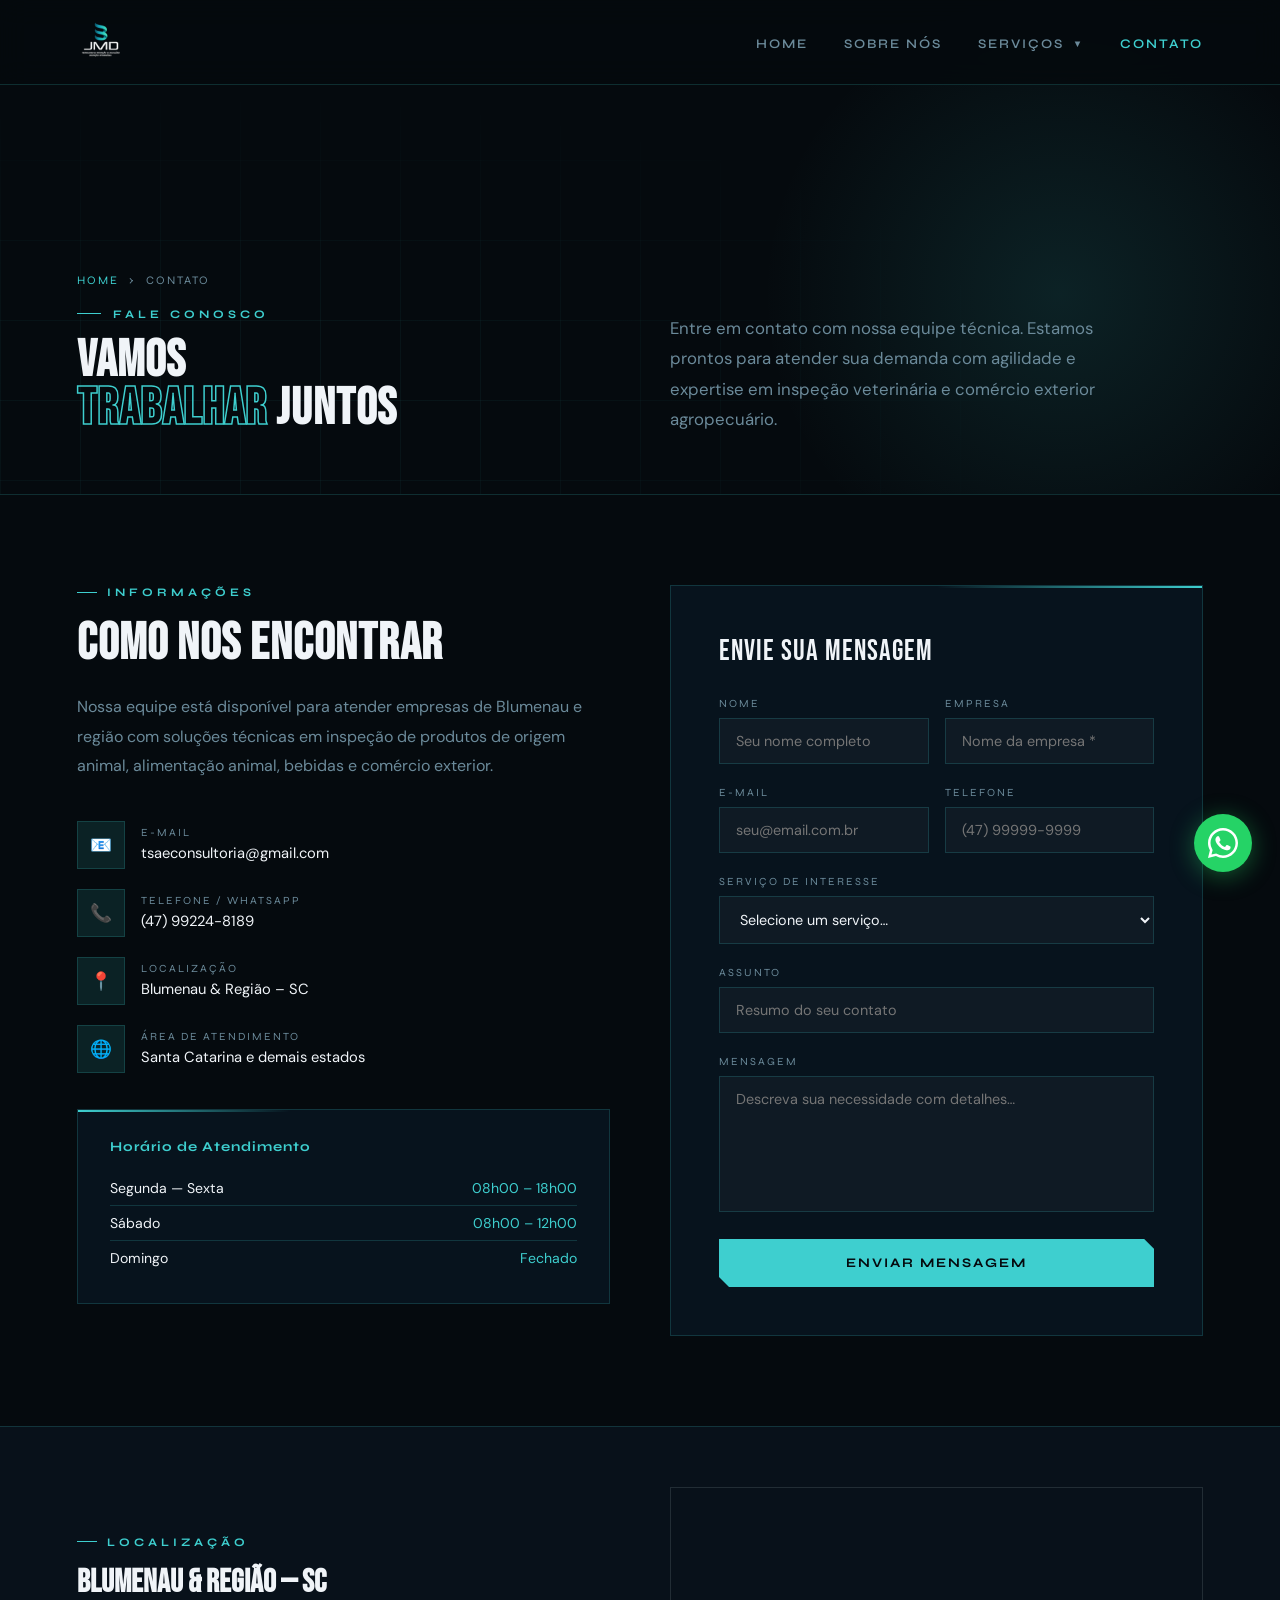
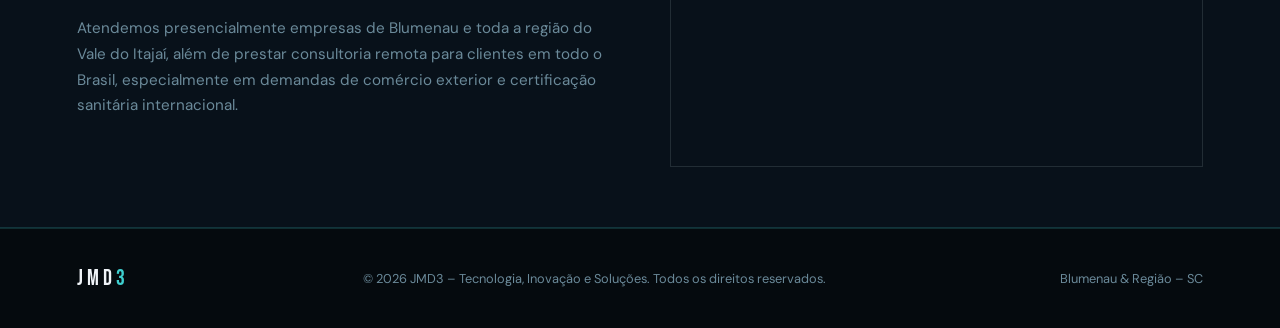
==== contato.html @ ad56a383 "tesre 5" ====
<!DOCTYPE html>

<html lang="pt-BR">
<head>
  <meta charset="UTF-8"/>
  <meta name="description" content="Entre em contato com a equipe JMD3. Atendemos empresas em Blumenau e região com serviços de inspeção veterinária, alimentação animal, bebidas e comércio exterior."/>
  <meta name="robots" content="index, follow"/>
  <meta property="og:type" content="website"/>
  <meta property="og:title" content="Contato – JMD3"/>
  <meta property="og:description" content="Fale com nossa equipe técnica em Blumenau/SC. Inspeção veterinária, alimentação animal, bebidas e perícia portuária."/>
  <meta property="og:locale" content="pt_BR"/>
  <meta property="og:site_name" content="JMD3"/>
  <meta name="theme-color" content="#050A0E"/>
  <meta name="viewport" content="width=device-width, initial-scale=1.0"/>
  <link rel="icon" type="image/x-icon" href="ICON.ico">
  <title>Contato – JMD3 | Fale com Nossa Equipe</title>
  <link href="https://fonts.googleapis.com/css2?family=Bebas+Neue&family=Syne:wght@400;600;700;800&family=DM+Sans:ital,wght@0,300;0,400;0,500;1,300&display=swap" rel="stylesheet"/>
  <style>
    *, *::before, *::after { box-sizing: border-box; margin: 0; padding: 0; }
    :root {
      --bg: #050A0E; --bg2: #08111A;
      --teal: #3ECFCF; --teal2: #2AADB5;
      --teal-dim: rgba(62,207,207,0.12);
      --white: #F0F4F8; --muted: #6B8A9A;
      --border: rgba(62,207,207,0.18);
      --card: rgba(8,22,32,0.85);
    }
    html { scroll-behavior: smooth; }
    body { background: var(--bg); color: var(--white); font-family: 'DM Sans', sans-serif; overflow-x: hidden; }
    ::-webkit-scrollbar { width: 5px; }
    ::-webkit-scrollbar-track { background: var(--bg); }
    ::-webkit-scrollbar-thumb { background: var(--teal2); border-radius: 10px; }

/* NAV */
nav { position: fixed; top: 0; width: 100%; z-index: 100; display: flex; align-items: center; justify-content: space-between; padding: 18px 6vw; background: rgba(5,10,14,0.85); backdrop-filter: blur(14px); border-bottom: 1px solid var(--border); }
.nav-logo { font-family: 'Bebas Neue', sans-serif; font-size: 1.9rem; letter-spacing: 4px; color: var(--white); text-decoration: none; }
.nav-logo span { color: var(--teal); }
.nav-links { display: flex; gap: 36px; list-style: none; }
.nav-links a { font-family: 'Syne', sans-serif; font-size: 0.82rem; font-weight: 600; letter-spacing: 2px; text-transform: uppercase; color: var(--muted); text-decoration: none; transition: color .25s; }
.nav-links a:hover, .nav-links a.active { color: var(--teal); }
.nav-item { position: relative; }
.nav-item .dropdown { display: none; position: absolute; top: calc(100% + 18px); left: 50%; transform: translateX(-50%); background: rgba(5,10,14,0.97); backdrop-filter: blur(16px); border: 1px solid var(--border); min-width: 280px; z-index: 200; padding: 8px 0; }
.nav-item .dropdown::before { content: ''; position: absolute; top: -5px; left: 50%; transform: translateX(-50%) rotate(45deg); width: 10px; height: 10px; background: rgba(5,10,14,0.97); border-left: 1px solid var(--border); border-top: 1px solid var(--border); }
.nav-item .dropdown.open { display: block; }
.dropdown a { display: block; padding: 11px 22px; font-family: 'DM Sans', sans-serif; font-size: 0.88rem; font-weight: 400; letter-spacing: 0; text-transform: none; color: var(--muted); white-space: nowrap; transition: color .2s, background .2s; border-left: 2px solid transparent; }
.dropdown a:hover { color: var(--teal); background: var(--teal-dim); border-left-color: var(--teal); }
.nav-arrow { display: inline-block; margin-left: 4px; font-size: 0.6rem; vertical-align: middle; transition: transform .25s; }
.nav-arrow.open { transform: rotate(180deg); }
.hamburger { display: none; }

/* HERO */
.page-hero {
  min-height: 48vh;
  display: flex; flex-direction: column; justify-content: flex-end;
  padding: 140px 6vw 60px;
  position: relative; overflow: hidden;
  border-bottom: 1px solid var(--border);
}
.page-hero::before {
  content: '';
  position: absolute; inset: 0;
  background-image: linear-gradient(var(--border) 1px, transparent 1px), linear-gradient(90deg, var(--border) 1px, transparent 1px);
  background-size: 80px 80px;
  mask-image: radial-gradient(ellipse 80% 80% at 20% 80%, black 20%, transparent 80%);
  opacity: .3;
}
.page-hero::after {
  content: '';
  position: absolute; width: 600px; height: 600px;
  left: -100px; bottom: -200px;
  background: radial-gradient(circle, rgba(62,207,207,0.12) 0%, transparent 70%);
  border-radius: 50%;
}
.breadcrumb { font-family: 'Syne', sans-serif; font-size: 0.72rem; letter-spacing: 2px; text-transform: uppercase; color: var(--muted); margin-bottom: 20px; display: flex; align-items: center; gap: 10px; position: relative; z-index: 1; }
.breadcrumb a { color: var(--teal); text-decoration: none; }
.page-hero-tag { font-family: 'Syne', sans-serif; font-size: 0.72rem; font-weight: 700; letter-spacing: 4px; text-transform: uppercase; color: var(--teal); margin-bottom: 16px; display: flex; align-items: center; gap: 12px; position: relative; z-index: 1; }
.page-hero-tag::before { content: ''; width: 24px; height: 1px; background: var(--teal); }
.page-hero h1 { font-family: 'Bebas Neue', sans-serif; font-size: clamp(2.2rem, 4vw, 4.5rem); line-height: .95; letter-spacing: 1px; position: relative; z-index: 1; }
.page-hero h1 em { font-style: normal; -webkit-text-stroke: 1.5px var(--teal); color: transparent; }
.page-hero-sub { margin-top: 22px; font-size: 1rem; color: var(--muted); max-width: 600px; line-height: 1.7; position: relative; z-index: 1; }

/* CONTACT SECTION */
.contact-section {
  display: grid;
  grid-template-columns: 1fr 1fr;
  gap: 60px;
  padding: 90px 6vw;
  align-items: start;
}

/* Info side */

.section-tag { font-family: 'Syne', sans-serif; font-size: 0.72rem; font-weight: 700; letter-spacing: 4px; text-transform: uppercase; color: var(--teal); margin-bottom: 14px; display: flex; align-items: center; gap: 10px; }
.section-tag::before { content: ''; width: 20px; height: 1px; background: var(--teal); }
h2.block-title { font-family: 'Bebas Neue', sans-serif; font-size: clamp(2rem, 4vw, 3.2rem); letter-spacing: 1px; margin-bottom: 18px; }
.contact-desc { color: var(--muted); line-height: 1.85; font-size: 1rem; margin-bottom: 40px; }

.contact-item { display: flex; gap: 16px; align-items: center; margin-bottom: 20px; }
.contact-icon { width: 48px; height: 48px; background: var(--teal-dim); border: 1px solid var(--border); display: flex; align-items: center; justify-content: center; font-size: 1.1rem; flex-shrink: 0; }
.contact-item-text span { display: block; font-size: 0.68rem; letter-spacing: 2px; text-transform: uppercase; color: var(--muted); margin-bottom: 3px; font-family: 'Syne', sans-serif; }
.contact-item-text strong { font-size: 0.92rem; font-weight: 400; }

/* horário */
.hours-card { background: var(--card); border: 1px solid var(--border); padding: 28px 32px; margin-top: 36px; position: relative; }
.hours-card::before { content: ''; position: absolute; top: 0; left: 0; width: 40%; height: 2px; background: linear-gradient(90deg, var(--teal), transparent); }
.hours-card h4 { font-family: 'Syne', sans-serif; font-weight: 700; font-size: 0.85rem; margin-bottom: 16px; color: var(--teal); letter-spacing: 1px; }
.hours-row { display: flex; justify-content: space-between; padding: 8px 0; border-bottom: 1px solid var(--border); font-size: 0.88rem; }
.hours-row:last-child { border-bottom: none; }
.hours-row span:last-child { color: var(--teal); }

/* Form side */
.contact-form {
  background: var(--card);
  border: 1px solid var(--border);
  padding: 48px;
  position: relative;
}
.contact-form::before { content: ''; position: absolute; top: 0; right: 0; width: 50%; height: 2px; background: linear-gradient(270deg, var(--teal), transparent); }

.form-title { font-family: 'Bebas Neue', sans-serif; font-size: 1.8rem; letter-spacing: 1px; margin-bottom: 28px; }

.form-row { margin-bottom: 22px; }
.form-row label { display: block; font-family: 'Syne', sans-serif; font-size: 0.68rem; letter-spacing: 2px; text-transform: uppercase; color: var(--muted); margin-bottom: 8px; }
.form-row input, .form-row textarea, .form-row select {
  width: 100%; background: rgba(255,255,255,0.03); border: 1px solid var(--border);
  color: var(--white); font-family: 'DM Sans', sans-serif; font-size: 0.9rem;
  padding: 13px 16px; outline: none; transition: border-color .25s; resize: none;
}
.form-row input:focus, .form-row textarea:focus, .form-row select:focus { border-color: var(--teal); }
.form-row select option { background: #0d1f2d; }
.form-grid { display: grid; grid-template-columns: 1fr 1fr; gap: 16px; }

.btn-primary { display: block; width: 100%; text-align: center; padding: 16px 24px; background: var(--teal); color: #050A0E; font-family: 'Syne', sans-serif; font-weight: 700; font-size: 0.82rem; letter-spacing: 2px; text-transform: uppercase; border: none; cursor: pointer; clip-path: polygon(0 0, calc(100% - 10px) 0, 100% 10px, 100% 100%, 10px 100%, 0 calc(100% - 10px)); transition: background .25s; margin-top: 8px; }
.btn-primary:hover { background: var(--teal2); }

/* success message */
.success-msg { display: none; text-align: center; padding: 20px; background: var(--teal-dim); border: 1px solid var(--border); margin-top: 16px; }
.success-msg p { color: var(--teal); font-family: 'Syne', sans-serif; font-size: 0.85rem; letter-spacing: 1px; }

/* MAP strip */
.map-strip { background: var(--bg2); border-top: 1px solid var(--border); border-bottom: 1px solid var(--border); padding: 60px 6vw; display: grid; grid-template-columns: 1fr 1fr; gap: 60px; align-items: center; }
.map-text .section-tag { margin-bottom: 14px; }
.map-text h3 { font-family: 'Bebas Neue', sans-serif; font-size: 2rem; margin-bottom: 14px; }
.map-text p { color: var(--muted); font-size: 0.95rem; line-height: 1.7; }
.map-frame { width: 100%; height: 280px; border: 1px solid var(--border); filter: grayscale(80%) invert(10%); }

/* reveal */
.reveal { opacity: 0; transform: translateY(28px); transition: opacity .7s ease, transform .7s ease; }
.reveal.visible { opacity: 1; transform: none; }

/* footer */
footer { padding: 36px 6vw; border-top: 1px solid var(--border); display: flex; align-items: center; justify-content: space-between; flex-wrap: wrap; gap: 16px; }
.footer-logo { font-family: 'Bebas Neue', sans-serif; font-size: 1.4rem; letter-spacing: 4px; }
.footer-logo span { color: var(--teal); }
footer p { color: var(--muted); font-size: 0.8rem; }

/* whatsapp */
.whatsapp-btn { position: fixed; bottom: 28px; right: 28px; z-index: 999; width: 58px; height: 58px; background: #25D366; border-radius: 50%; display: flex; align-items: center; justify-content: center; box-shadow: 0 4px 24px rgba(37,211,102,0.4); text-decoration: none; transition: transform .25s; animation: pulse-wa 2.5s infinite; }
.whatsapp-btn:hover { transform: scale(1.1); }
.whatsapp-btn svg { width: 30px; height: 30px; fill: #fff; }
@keyframes pulse-wa { 0%,100%{box-shadow:0 4px 24px rgba(37,211,102,0.4)} 50%{box-shadow:0 4px 36px rgba(37,211,102,0.7)} }

@media(max-width:900px) { .contact-section, .map-strip { grid-template-columns: 1fr; gap: 40px; } .form-grid { grid-template-columns: 1fr; } }
@media(max-width:600px) {
  .contact-form { padding: 28px 20px; }
  .hamburger { display: flex; flex-direction: column; gap: 5px; cursor: pointer; padding: 4px; }
  .hamburger span { display: block; width: 24px; height: 2px; background: var(--white); transition: all .3s; }
  .hamburger.open span:nth-child(1) { transform: translateY(7px) rotate(45deg); }
  .hamburger.open span:nth-child(2) { opacity: 0; }
  .hamburger.open span:nth-child(3) { transform: translateY(-7px) rotate(-45deg); }
  .nav-links { display: none; }
  .nav-links.open { display: flex; flex-direction: column; position: fixed; top: 62px; left: 0; right: 0; background: rgba(5,10,14,0.97); backdrop-filter: blur(16px); padding: 28px 6vw 36px; gap: 24px; border-bottom: 1px solid var(--border); z-index: 99; }
  .nav-links.open .dropdown.open { display: block; position: static; transform: none; border: none; backdrop-filter: none; background: transparent; min-width: unset; padding: 4px 0 0 16px; margin-top: 8px; }
  .nav-links.open .dropdown::before { display: none; }
}

/* ── DESKTOP ENFORCED ── */
@media (min-width: 901px) {
  .content-grid { grid-template-columns: 2fr 1fr !important; }
  .items-grid { grid-template-columns: repeat(2, 1fr) !important; }
  .contact-section { grid-template-columns: 1fr 1fr !important; }
  .map-strip { grid-template-columns: 1fr 1fr !important; }
  #sobre { grid-template-columns: 1fr 1fr !important; }
  #contato { grid-template-columns: 1fr 1fr !important; }
  .services-grid { grid-template-columns: repeat(2, 1fr) !important; }
  .nav-links { display: flex !important; }
  .hamburger { display: none !important; }
  .form-grid { grid-template-columns: 1fr 1fr !important; }
  .sidebar { position: sticky !important; top: 100px !important; }
}

/* ── NAV CLEARANCE ── */
html { scroll-padding-top: 80px; }
body { padding-top: 0; }

@media (max-width: 600px) {
  #hero {
    padding-top: 100px !important;
    justify-content: flex-start !important;
    padding-bottom: 120px !important;
  }
  .page-hero {
    padding-top: 100px !important;
    min-height: auto !important;
  }
  .hero-stats {
    position: static !important;
    margin-top: 40px !important;
  }
}

/* ── PAGE HERO DESKTOP FIX ── */
@media (min-width: 901px) {
  .page-hero {
    display: grid !important;
    grid-template-columns: 1fr 1fr !important;
    align-items: end !important;
    gap: 60px !important;
    padding: 130px 6vw 60px !important;
    min-height: 55vh !important;
  }
  .page-hero-sub {
    display: none !important; /* moved to right col */
  }
  .page-hero::after {
    right: -80px !important;
    left: auto !important;
    bottom: -100px !important;
    top: auto !important;
  }
}

/* ── PAGE HERO COLUMNS ── */
.page-hero-col-left {
  display: flex; flex-direction: column; justify-content: flex-end;
  position: relative; z-index: 1;
}
.page-hero-col-right {
  display: flex; flex-direction: column; justify-content: flex-end;
  position: relative; z-index: 1;
}
.page-hero-col-right .page-hero-sub {
  display: block !important;
  font-size: 1.05rem;
  line-height: 1.8;
  color: var(--muted);
  max-width: 480px;
  margin-top: 0;
}
@media (max-width: 900px) {
  .page-hero {
    grid-template-columns: 1fr !important;
    gap: 24px !important;
  }
  .page-hero-col-right .page-hero-sub { max-width: 100%; }
}

/* Logo image fix */
.nav-logo img {
  height: 48px;
  width: auto;
  object-fit: contain;
  display: block;
}

</style>
</head>
<body>

<nav>
  <a href="index.html" class="nav-logo"><img src="logo-jmd3.webp" alt="JMD3" style="height:48px;width:auto;object-fit:contain;display:block;"/></a>
  <ul class="nav-links" id="navLinks">
    <li class="nav-item"><a href="index.html">Home</a></li>
    <li class="nav-item"><a href="sobre.html">Sobre Nós</a></li>
    <li class="nav-item">
      <a href="index.html#servicos" onclick="toggleDropdown(event)">Serviços <span class="nav-arrow" id="navArrow">▼</span></a>
      <div class="dropdown" id="servDropdown">
        <a href="servico-produtos-origem-animal.html">Produtos de Origem Animal</a>
        <a href="servico-alimentacao-animal.html">Alimentação Animal</a>
        <a href="servico-bebidas.html">Bebidas (MAPA)</a>
        <a href="servico-comercio-exterior.html">Comércio Exterior — Perícia Portuária</a>
      </div>
    </li>
    <li class="nav-item"><a href="contato.html" class="active">Contato</a></li>
  </ul>
  <div class="hamburger" id="hamburger" onclick="toggleMenu()"><span></span><span></span><span></span></div>
</nav>

<!-- HERO -->

<div class="page-hero">
  <div class="page-hero-col-left">
    <div class="breadcrumb"><a href="index.html">Home</a> <span>›</span> Contato</div>
    <div class="page-hero-tag" >Fale Conosco</div>
    <h1>Vamos<br><em>Trabalhar</em> Juntos</h1>
  </div>
  <div class="page-hero-col-right">
    <p class="page-hero-sub">Entre em contato com nossa equipe técnica. Estamos prontos para atender sua demanda com agilidade e expertise em inspeção veterinária e comércio exterior agropecuário.</p>
  </div>
</div>

<!-- <div class="page-hero-tag">Fale Conosco</div>
  <h1>Vamos<em> Trabalhar</em> Juntos</h1>
  <p class="page-hero-sub">Entre em contato com nossa equipe técnica. Estamos prontos para atender sua demanda com agilidade e expertise em inspeção veterinária e comércio exterior agropecuário.</p>
</div>
-->
<!-- CONTACT SECTION -->

<div class="contact-section">

  <!-- INFO -->

  <div class="contact-info reveal">
    <div class="section-tag">Informações</div>
    <h2 class="block-title">Como Nos Encontrar</h2>
    <p class="contact-desc">Nossa equipe está disponível para atender empresas de Blumenau e região com soluções técnicas em inspeção de produtos de origem animal, alimentação animal, bebidas e comércio exterior.</p>


<div class="contact-item">
  <div class="contact-icon">📧</div>
  <div class="contact-item-text">
    <span>E-mail</span>
    <strong>tsaeconsultoria@gmail.com</strong>
  </div>
</div>
<div class="contact-item">
  <div class="contact-icon">📞</div>
  <div class="contact-item-text">
    <span>Telefone / WhatsApp</span>
    <strong>(47) 99224-8189</strong>
  </div>
</div>
<div class="contact-item">
  <div class="contact-icon">📍</div>
  <div class="contact-item-text">
    <span>Localização</span>
    <strong>Blumenau & Região – SC</strong>
  </div>
</div>
<div class="contact-item">
  <div class="contact-icon">🌐</div>
  <div class="contact-item-text">
    <span>Área de Atendimento</span>
    <strong>Santa Catarina e demais estados</strong>
  </div>
</div>

<div class="hours-card">
  <h4>Horário de Atendimento</h4>
  <div class="hours-row"><span>Segunda — Sexta</span><span>08h00 – 18h00</span></div>
  <div class="hours-row"><span>Sábado</span><span>08h00 – 12h00</span></div>
  <div class="hours-row"><span>Domingo</span><span>Fechado</span></div>
</div>


  </div>

  <!-- FORM -->

  <div class="contact-form reveal">
    <div class="form-title">Envie sua Mensagem</div>


<div class="form-grid">
  <div class="form-row">
    <label>Nome</label>
    <input type="text" id="nome" placeholder="Seu nome completo" />
  </div>
  <div class="form-row">
    <label>Empresa</label>
    <input type="text" id="empresa" placeholder="Nome da empresa *" required />
  </div>
</div>
<div class="form-grid">
  <div class="form-row">
    <label>E-mail</label>
    <input type="email" id="email" placeholder="seu@email.com.br" />
  </div>
  <div class="form-row">
    <label>Telefone</label>
    <input type="tel" id="telefone" placeholder="(47) 99999-9999" />
  </div>
</div>
<div class="form-row">
  <label>Serviço de Interesse</label>
  <select id="servico">
    <option value="">Selecione um serviço…</option>
    <option>Produtos de Origem Animal (SIF/MAPA)</option>
    <option>Alimentação Animal</option>
    <option>Bebidas (MAPA)</option>
    <option>Comércio Exterior — Perícia Portuária</option>
    <option>Outro</option>
  </select>
</div>
<div class="form-row">
  <label>Assunto</label>
  <input type="text" id="assunto" placeholder="Resumo do seu contato" />
</div>
<div class="form-row">
  <label>Mensagem</label>
  <textarea id="mensagem" rows="6" placeholder="Descreva sua necessidade com detalhes…"></textarea>
</div>
<button class="btn-primary" onclick="enviarFormulario()">Enviar Mensagem</button>
<div class="success-msg" id="successMsg">
  <p>✅ Mensagem enviada com sucesso! Em breve entraremos em contato.</p>
</div>


  </div>
</div>

<!-- MAP STRIP -->

<div class="map-strip">
  <div class="map-text reveal">
    <div class="section-tag">Localização</div>
    <h3>Blumenau & Região — SC</h3>
    <p>Atendemos presencialmente empresas de Blumenau e toda a região do Vale do Itajaí, além de prestar consultoria remota para clientes em todo o Brasil, especialmente em demandas de comércio exterior e certificação sanitária internacional.</p>
  </div>
  <iframe
    class="map-frame reveal"
    src="https://www.google.com/maps/embed?pb=!1m18!1m12!1m3!1d114886.38690994!2d-49.12577!3d-26.91972!2m3!1f0!2f0!3f0!3m2!1i1024!2i768!4f13.1!3m3!1m2!1s0x94df3b40c4a68f93%3A0x3a3bde6b55e6d99b!2sBlumenau%2C%20SC!5e0!3m2!1spt-BR!2sbr!4v1690000000000"
    allowfullscreen="" loading="lazy" referrerpolicy="no-referrer-when-downgrade">
  </iframe>
</div>

<!-- FOOTER -->

<footer>
  <div class="footer-logo">JMD<span>3</span></div>
  <p>© 2026 JMD3 – Tecnologia, Inovação e Soluções. Todos os direitos reservados.</p>
  <p>Blumenau & Região – SC</p>
</footer>

<a class="whatsapp-btn" href="https://wa.me/5547992248189" target="_blank" title="Fale conosco no WhatsApp">
  <svg viewBox="0 0 32 32"><path d="M16 0C7.163 0 0 7.163 0 16c0 2.822.736 5.469 2.027 7.77L0 32l8.437-2.01A15.938 15.938 0 0016 32c8.837 0 16-7.163 16-16S24.837 0 16 0zm0 29.333a13.27 13.27 0 01-6.771-1.854l-.486-.289-5.01 1.194 1.234-4.883-.317-.502A13.267 13.267 0 012.667 16C2.667 8.637 8.637 2.667 16 2.667S29.333 8.637 29.333 16 23.363 29.333 16 29.333zm7.27-9.862c-.398-.199-2.354-1.162-2.719-1.295-.365-.133-.631-.199-.897.2-.266.398-1.03 1.295-1.263 1.561-.232.266-.465.299-.863.1-.398-.2-1.681-.619-3.202-1.977-1.183-1.056-1.982-2.36-2.214-2.758-.232-.399-.025-.614.175-.812.18-.178.398-.465.597-.698.2-.232.266-.398.399-.664.133-.266.066-.498-.033-.697-.1-.2-.897-2.162-1.229-2.96-.324-.777-.652-.672-.897-.684l-.764-.013c-.266 0-.698.1-1.063.498-.365.399-1.396 1.363-1.396 3.325s1.43 3.857 1.629 4.123c.2.265 2.815 4.298 6.821 6.026.954.412 1.698.658 2.279.842.957.305 1.829.262 2.517.159.768-.114 2.354-.962 2.686-1.891.332-.93.332-1.727.232-1.892-.099-.164-.365-.265-.763-.464z"/></svg>
</a>

<script>
  function toggleMenu() {
    const n = document.getElementById('navLinks'), b = document.getElementById('hamburger');
    n.classList.toggle('open'); b.classList.toggle('open');
  }
  function toggleDropdown(e) {
    e.preventDefault();
    document.getElementById('servDropdown').classList.toggle('open');
    document.getElementById('navArrow').classList.toggle('open');
  }
  document.addEventListener('click', function(e) {
    if (!e.target.closest('.nav-item')) document.getElementById('servDropdown').classList.remove('open');
  });

  function enviarFormulario() {
    const nome = document.getElementById('nome').value.trim();
    const empresa = document.getElementById('empresa').value.trim();
    const email = document.getElementById('email').value.trim();
    const mensagem = document.getElementById('mensagem').value.trim();
    if (!nome || !empresa || !email || !mensagem) {
      alert('Por favor, preencha Nome, Empresa, E-mail e Mensagem.');
      return;
    }
    document.getElementById('successMsg').style.display = 'block';
    document.getElementById('nome').value = '';
    document.getElementById('empresa').value = '';
    document.getElementById('email').value = '';
    document.getElementById('telefone').value = '';
    document.getElementById('servico').value = '';
    document.getElementById('assunto').value = '';
    document.getElementById('mensagem').value = '';
    setTimeout(() => document.getElementById('successMsg').style.display = 'none', 5000);
  }

  document.querySelectorAll('.reveal').forEach(el =>
    new IntersectionObserver((entries) => {
      entries.forEach(e => { if (e.isIntersecting) e.target.classList.add('visible'); });
    }, { threshold: 0.1 }).observe(el)
  );
</script>

</body>
</html>
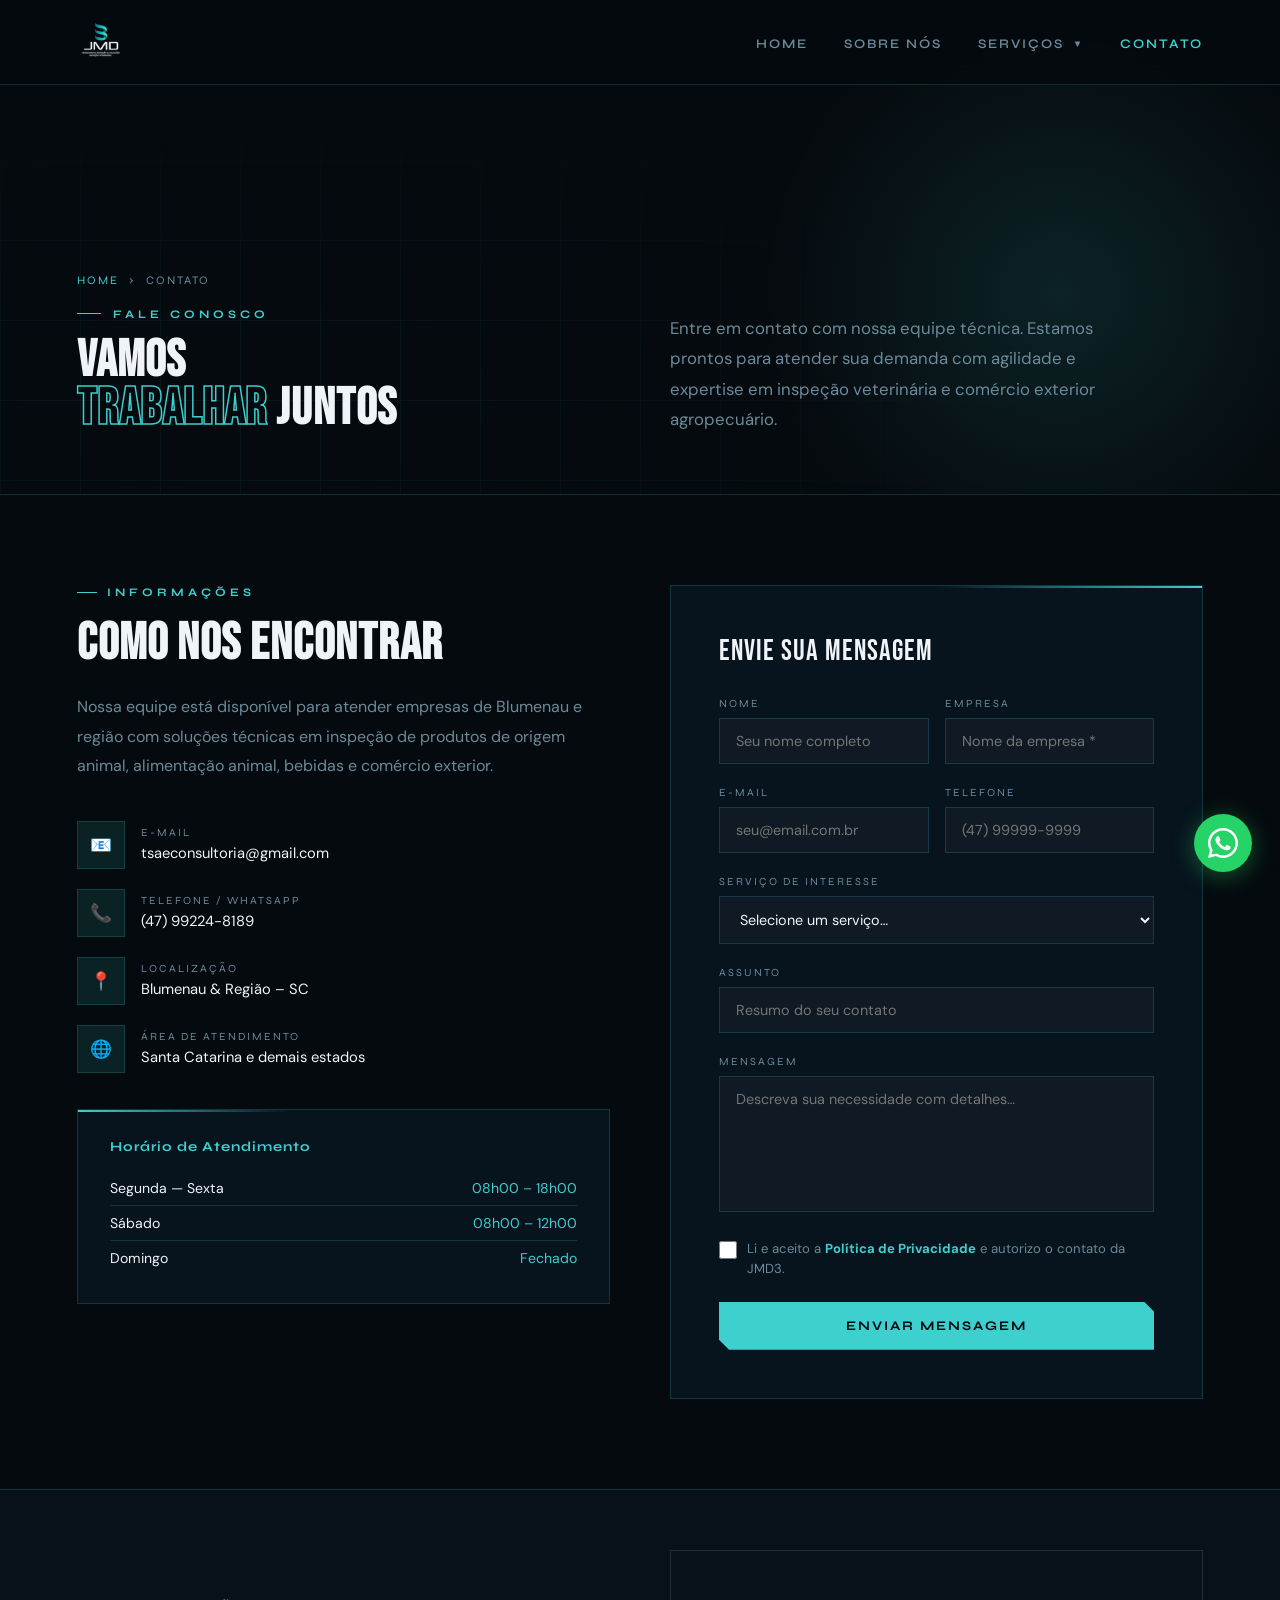
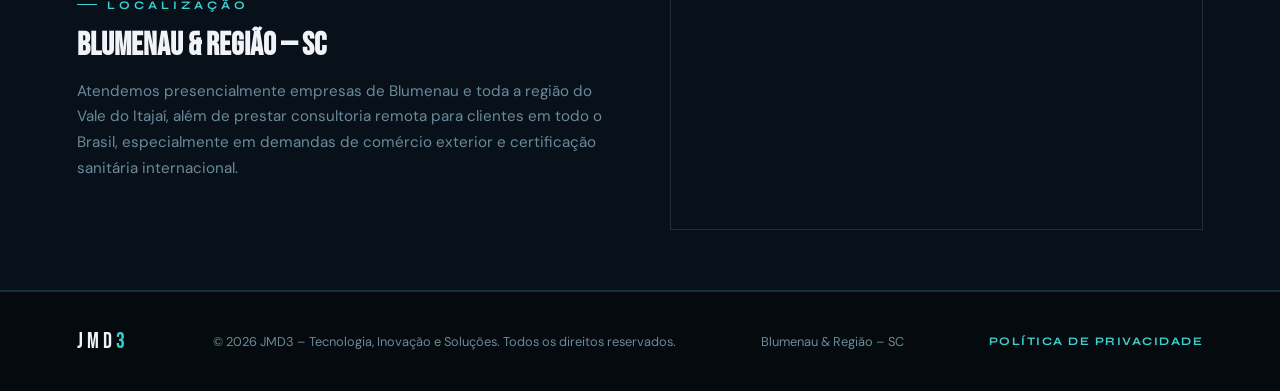
==== commit 94ffd5be: "Add files via upload" ====
--- a/contato.html
+++ b/contato.html
@@ -126,9 +126,15 @@
   color: var(--white); font-family: 'DM Sans', sans-serif; font-size: 0.9rem;
   padding: 13px 16px; outline: none; transition: border-color .25s; resize: none;
 }
-.form-row input:focus, .form-row textarea:focus, .form-row select:focus { border-color: var(--teal); }
-.form-row select option { background: #0d1f2d; }
-.form-grid { display: grid; grid-template-columns: 1fr 1fr; gap: 16px; }
+.form-row input:focus, .form-row textarea:focus, .form-row select:focus { border-color: var(--teal); }
+.form-row select option { background: #0d1f2d; }
+.form-grid { display: grid; grid-template-columns: 1fr 1fr; gap: 16px; }
+
+.privacy-consent { margin: 4px 0 22px; }
+.privacy-consent label { display: flex; align-items: flex-start; gap: 10px; color: var(--muted); font-size: 0.82rem; line-height: 1.55; cursor: pointer; }
+.privacy-consent input { width: 18px; min-width: 18px; height: 18px; margin-top: 2px; accent-color: var(--teal); }
+.privacy-consent a { color: var(--teal); text-decoration: none; font-weight: 700; }
+.privacy-consent a:hover { color: var(--teal2); }
 
 .btn-primary { display: block; width: 100%; text-align: center; padding: 16px 24px; background: var(--teal); color: #050A0E; font-family: 'Syne', sans-serif; font-weight: 700; font-size: 0.82rem; letter-spacing: 2px; text-transform: uppercase; border: none; cursor: pointer; clip-path: polygon(0 0, calc(100% - 10px) 0, 100% 10px, 100% 100%, 10px 100%, 0 calc(100% - 10px)); transition: background .25s; margin-top: 8px; }
 .btn-primary:hover { background: var(--teal2); }
@@ -150,9 +156,12 @@
 
 /* footer */
 footer { padding: 36px 6vw; border-top: 1px solid var(--border); display: flex; align-items: center; justify-content: space-between; flex-wrap: wrap; gap: 16px; }
-.footer-logo { font-family: 'Bebas Neue', sans-serif; font-size: 1.4rem; letter-spacing: 4px; }
-.footer-logo span { color: var(--teal); }
-footer p { color: var(--muted); font-size: 0.8rem; }
+.footer-logo { font-family: 'Bebas Neue', sans-serif; font-size: 1.4rem; letter-spacing: 4px; }
+.footer-logo span { color: var(--teal); }
+footer p { color: var(--muted); font-size: 0.8rem; }
+.footer-links { display: flex; align-items: center; gap: 14px; flex-wrap: wrap; }
+.footer-links a { color: var(--teal); font-family: 'Syne', sans-serif; font-size: 0.72rem; font-weight: 700; letter-spacing: 1.5px; text-transform: uppercase; text-decoration: none; transition: color .25s; }
+.footer-links a:hover { color: var(--teal2); }
 
 /* whatsapp */
 .whatsapp-btn { position: fixed; bottom: 28px; right: 28px; z-index: 999; width: 58px; height: 58px; background: #25D366; border-radius: 50%; display: flex; align-items: center; justify-content: center; box-shadow: 0 4px 24px rgba(37,211,102,0.4); text-decoration: none; transition: transform .25s; animation: pulse-wa 2.5s infinite; }
@@ -396,11 +405,17 @@
   <label>Assunto</label>
   <input type="text" id="assunto" placeholder="Resumo do seu contato" />
 </div>
-<div class="form-row">
-  <label>Mensagem</label>
-  <textarea id="mensagem" rows="6" placeholder="Descreva sua necessidade com detalhes…"></textarea>
-</div>
-<button class="btn-primary" onclick="enviarFormulario()">Enviar Mensagem</button>
+<div class="form-row">
+  <label>Mensagem</label>
+  <textarea id="mensagem" rows="6" placeholder="Descreva sua necessidade com detalhes…"></textarea>
+</div>
+<div class="privacy-consent">
+  <label for="aceitePrivacidadeContato">
+    <input type="checkbox" id="aceitePrivacidadeContato" required />
+    <span>Li e aceito a <a href="privacidade.html" target="_blank" rel="noopener">Política de Privacidade</a> e autorizo o contato da JMD3.</span>
+  </label>
+</div>
+<button class="btn-primary" onclick="enviarFormulario()">Enviar Mensagem</button>
 <div class="success-msg" id="successMsg">
   <p>✅ Mensagem enviada com sucesso! Em breve entraremos em contato.</p>
 </div>
@@ -426,11 +441,12 @@
 
 <!-- FOOTER -->
 
-<footer>
-  <div class="footer-logo">JMD<span>3</span></div>
-  <p>© 2026 JMD3 – Tecnologia, Inovação e Soluções. Todos os direitos reservados.</p>
-  <p>Blumenau & Região – SC</p>
-</footer>
+<footer>
+  <div class="footer-logo">JMD<span>3</span></div>
+  <p>© 2026 JMD3 – Tecnologia, Inovação e Soluções. Todos os direitos reservados.</p>
+  <p>Blumenau & Região – SC</p>
+  <div class="footer-links"><a href="privacidade.html">Política de Privacidade</a></div>
+</footer>
 
 <a class="whatsapp-btn" href="https://wa.me/5547992248189" target="_blank" title="Fale conosco no WhatsApp">
   <svg viewBox="0 0 32 32"><path d="M16 0C7.163 0 0 7.163 0 16c0 2.822.736 5.469 2.027 7.77L0 32l8.437-2.01A15.938 15.938 0 0016 32c8.837 0 16-7.163 16-16S24.837 0 16 0zm0 29.333a13.27 13.27 0 01-6.771-1.854l-.486-.289-5.01 1.194 1.234-4.883-.317-.502A13.267 13.267 0 012.667 16C2.667 8.637 8.637 2.667 16 2.667S29.333 8.637 29.333 16 23.363 29.333 16 29.333zm7.27-9.862c-.398-.199-2.354-1.162-2.719-1.295-.365-.133-.631-.199-.897.2-.266.398-1.03 1.295-1.263 1.561-.232.266-.465.299-.863.1-.398-.2-1.681-.619-3.202-1.977-1.183-1.056-1.982-2.36-2.214-2.758-.232-.399-.025-.614.175-.812.18-.178.398-.465.597-.698.2-.232.266-.398.399-.664.133-.266.066-.498-.033-.697-.1-.2-.897-2.162-1.229-2.96-.324-.777-.652-.672-.897-.684l-.764-.013c-.266 0-.698.1-1.063.498-.365.399-1.396 1.363-1.396 3.325s1.43 3.857 1.629 4.123c.2.265 2.815 4.298 6.821 6.026.954.412 1.698.658 2.279.842.957.305 1.829.262 2.517.159.768-.114 2.354-.962 2.686-1.891.332-.93.332-1.727.232-1.892-.099-.164-.365-.265-.763-.464z"/></svg>
@@ -450,25 +466,31 @@
     if (!e.target.closest('.nav-item')) document.getElementById('servDropdown').classList.remove('open');
   });
 
-  function enviarFormulario() {
-    const nome = document.getElementById('nome').value.trim();
-    const empresa = document.getElementById('empresa').value.trim();
-    const email = document.getElementById('email').value.trim();
-    const mensagem = document.getElementById('mensagem').value.trim();
-    if (!nome || !empresa || !email || !mensagem) {
-      alert('Por favor, preencha Nome, Empresa, E-mail e Mensagem.');
-      return;
-    }
+  function enviarFormulario() {
+    const aceite = document.getElementById('aceitePrivacidadeContato');
+    const nome = document.getElementById('nome').value.trim();
+    const empresa = document.getElementById('empresa').value.trim();
+    const email = document.getElementById('email').value.trim();
+    const mensagem = document.getElementById('mensagem').value.trim();
+    if (!aceite || !aceite.checked) {
+      alert('Para enviar a mensagem, aceite a Política de Privacidade.');
+      return;
+    }
+    if (!nome || !empresa || !email || !mensagem) {
+      alert('Por favor, preencha Nome, Empresa, E-mail e Mensagem.');
+      return;
+    }
     document.getElementById('successMsg').style.display = 'block';
     document.getElementById('nome').value = '';
     document.getElementById('empresa').value = '';
     document.getElementById('email').value = '';
     document.getElementById('telefone').value = '';
-    document.getElementById('servico').value = '';
-    document.getElementById('assunto').value = '';
-    document.getElementById('mensagem').value = '';
-    setTimeout(() => document.getElementById('successMsg').style.display = 'none', 5000);
-  }
+    document.getElementById('servico').value = '';
+    document.getElementById('assunto').value = '';
+    document.getElementById('mensagem').value = '';
+    aceite.checked = false;
+    setTimeout(() => document.getElementById('successMsg').style.display = 'none', 5000);
+  }
 
   document.querySelectorAll('.reveal').forEach(el =>
     new IntersectionObserver((entries) => {
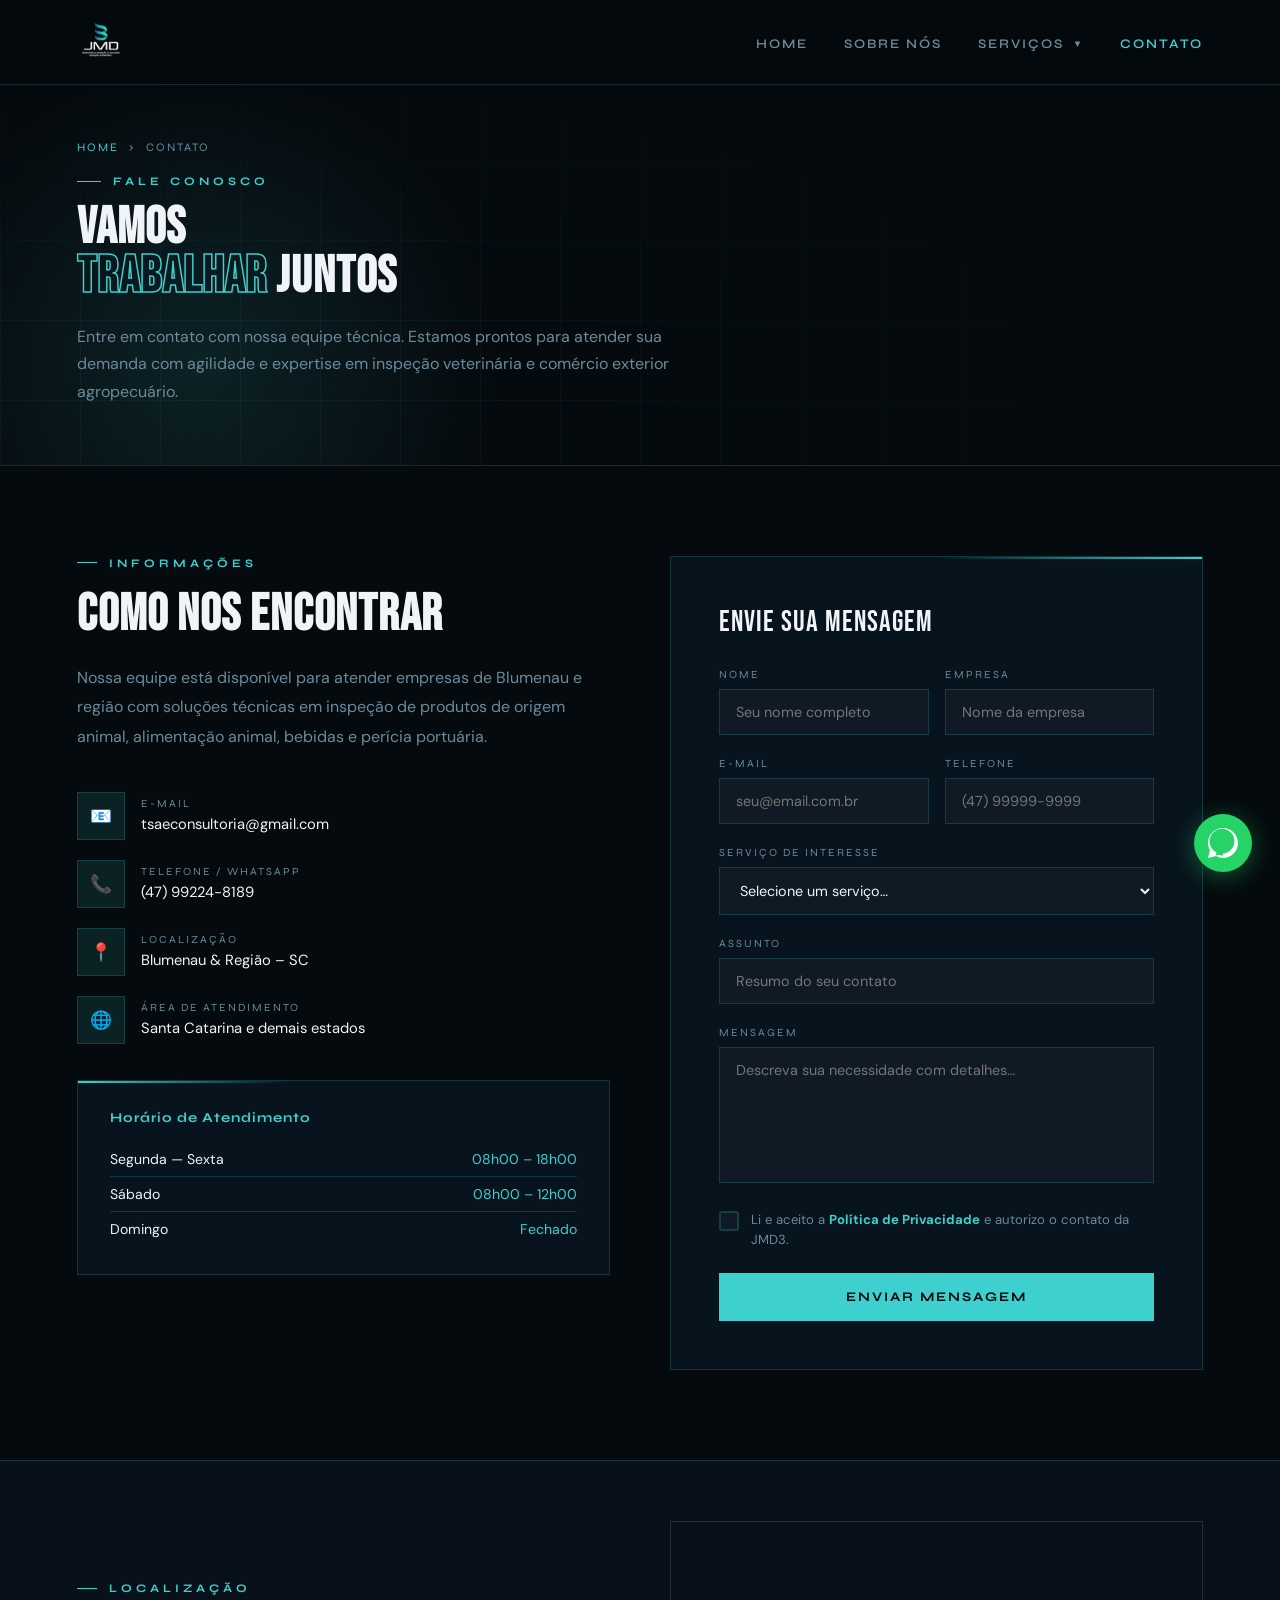
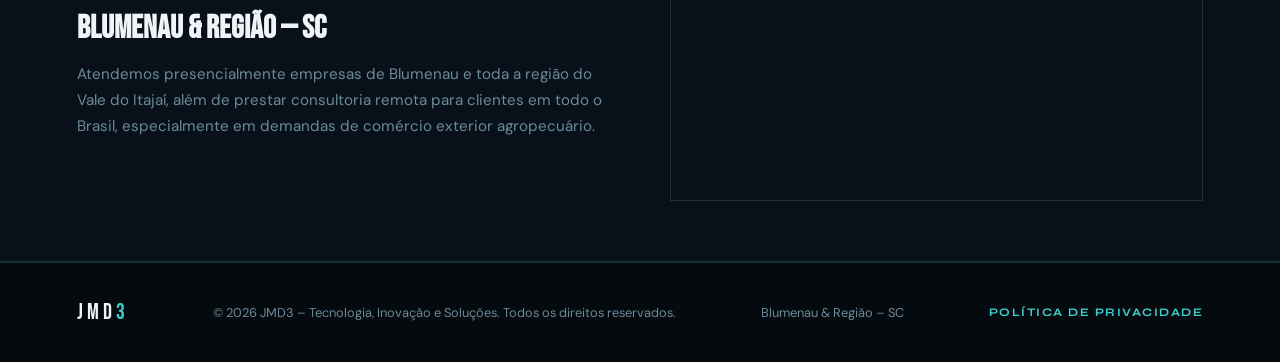
==== commit b93a2b79: "✨ Atualiza contato.html: Checkbox validado, estilos visuais e feedback melhorado" ====
--- a/contato.html
+++ b/contato.html
@@ -1,503 +1,624 @@
-<!DOCTYPE html>
-
-<html lang="pt-BR">
-<head>
-  <meta charset="UTF-8"/>
-  <meta name="description" content="Entre em contato com a equipe JMD3. Atendemos empresas em Blumenau e região com serviços de inspeção veterinária, alimentação animal, bebidas e comércio exterior."/>
-  <meta name="robots" content="index, follow"/>
-  <meta property="og:type" content="website"/>
-  <meta property="og:title" content="Contato – JMD3"/>
-  <meta property="og:description" content="Fale com nossa equipe técnica em Blumenau/SC. Inspeção veterinária, alimentação animal, bebidas e perícia portuária."/>
-  <meta property="og:locale" content="pt_BR"/>
-  <meta property="og:site_name" content="JMD3"/>
-  <meta name="theme-color" content="#050A0E"/>
-  <meta name="viewport" content="width=device-width, initial-scale=1.0"/>
-  <link rel="icon" type="image/x-icon" href="ICON.ico">
-  <title>Contato – JMD3 | Fale com Nossa Equipe</title>
-  <link href="https://fonts.googleapis.com/css2?family=Bebas+Neue&family=Syne:wght@400;600;700;800&family=DM+Sans:ital,wght@0,300;0,400;0,500;1,300&display=swap" rel="stylesheet"/>
-  <style>
-    *, *::before, *::after { box-sizing: border-box; margin: 0; padding: 0; }
-    :root {
-      --bg: #050A0E; --bg2: #08111A;
-      --teal: #3ECFCF; --teal2: #2AADB5;
-      --teal-dim: rgba(62,207,207,0.12);
-      --white: #F0F4F8; --muted: #6B8A9A;
-      --border: rgba(62,207,207,0.18);
-      --card: rgba(8,22,32,0.85);
-    }
-    html { scroll-behavior: smooth; }
-    body { background: var(--bg); color: var(--white); font-family: 'DM Sans', sans-serif; overflow-x: hidden; }
-    ::-webkit-scrollbar { width: 5px; }
-    ::-webkit-scrollbar-track { background: var(--bg); }
-    ::-webkit-scrollbar-thumb { background: var(--teal2); border-radius: 10px; }
-
-/* NAV */
-nav { position: fixed; top: 0; width: 100%; z-index: 100; display: flex; align-items: center; justify-content: space-between; padding: 18px 6vw; background: rgba(5,10,14,0.85); backdrop-filter: blur(14px); border-bottom: 1px solid var(--border); }
-.nav-logo { font-family: 'Bebas Neue', sans-serif; font-size: 1.9rem; letter-spacing: 4px; color: var(--white); text-decoration: none; }
-.nav-logo span { color: var(--teal); }
-.nav-links { display: flex; gap: 36px; list-style: none; }
-.nav-links a { font-family: 'Syne', sans-serif; font-size: 0.82rem; font-weight: 600; letter-spacing: 2px; text-transform: uppercase; color: var(--muted); text-decoration: none; transition: color .25s; }
-.nav-links a:hover, .nav-links a.active { color: var(--teal); }
-.nav-item { position: relative; }
-.nav-item .dropdown { display: none; position: absolute; top: calc(100% + 18px); left: 50%; transform: translateX(-50%); background: rgba(5,10,14,0.97); backdrop-filter: blur(16px); border: 1px solid var(--border); min-width: 280px; z-index: 200; padding: 8px 0; }
-.nav-item .dropdown::before { content: ''; position: absolute; top: -5px; left: 50%; transform: translateX(-50%) rotate(45deg); width: 10px; height: 10px; background: rgba(5,10,14,0.97); border-left: 1px solid var(--border); border-top: 1px solid var(--border); }
-.nav-item .dropdown.open { display: block; }
-.dropdown a { display: block; padding: 11px 22px; font-family: 'DM Sans', sans-serif; font-size: 0.88rem; font-weight: 400; letter-spacing: 0; text-transform: none; color: var(--muted); white-space: nowrap; transition: color .2s, background .2s; border-left: 2px solid transparent; }
-.dropdown a:hover { color: var(--teal); background: var(--teal-dim); border-left-color: var(--teal); }
-.nav-arrow { display: inline-block; margin-left: 4px; font-size: 0.6rem; vertical-align: middle; transition: transform .25s; }
-.nav-arrow.open { transform: rotate(180deg); }
-.hamburger { display: none; }
-
-/* HERO */
-.page-hero {
-  min-height: 48vh;
-  display: flex; flex-direction: column; justify-content: flex-end;
-  padding: 140px 6vw 60px;
-  position: relative; overflow: hidden;
-  border-bottom: 1px solid var(--border);
-}
-.page-hero::before {
-  content: '';
-  position: absolute; inset: 0;
-  background-image: linear-gradient(var(--border) 1px, transparent 1px), linear-gradient(90deg, var(--border) 1px, transparent 1px);
-  background-size: 80px 80px;
-  mask-image: radial-gradient(ellipse 80% 80% at 20% 80%, black 20%, transparent 80%);
-  opacity: .3;
-}
-.page-hero::after {
-  content: '';
-  position: absolute; width: 600px; height: 600px;
-  left: -100px; bottom: -200px;
-  background: radial-gradient(circle, rgba(62,207,207,0.12) 0%, transparent 70%);
-  border-radius: 50%;
-}
-.breadcrumb { font-family: 'Syne', sans-serif; font-size: 0.72rem; letter-spacing: 2px; text-transform: uppercase; color: var(--muted); margin-bottom: 20px; display: flex; align-items: center; gap: 10px; position: relative; z-index: 1; }
-.breadcrumb a { color: var(--teal); text-decoration: none; }
-.page-hero-tag { font-family: 'Syne', sans-serif; font-size: 0.72rem; font-weight: 700; letter-spacing: 4px; text-transform: uppercase; color: var(--teal); margin-bottom: 16px; display: flex; align-items: center; gap: 12px; position: relative; z-index: 1; }
-.page-hero-tag::before { content: ''; width: 24px; height: 1px; background: var(--teal); }
-.page-hero h1 { font-family: 'Bebas Neue', sans-serif; font-size: clamp(2.2rem, 4vw, 4.5rem); line-height: .95; letter-spacing: 1px; position: relative; z-index: 1; }
-.page-hero h1 em { font-style: normal; -webkit-text-stroke: 1.5px var(--teal); color: transparent; }
-.page-hero-sub { margin-top: 22px; font-size: 1rem; color: var(--muted); max-width: 600px; line-height: 1.7; position: relative; z-index: 1; }
-
-/* CONTACT SECTION */
-.contact-section {
-  display: grid;
-  grid-template-columns: 1fr 1fr;
-  gap: 60px;
-  padding: 90px 6vw;
-  align-items: start;
-}
-
-/* Info side */
-
-.section-tag { font-family: 'Syne', sans-serif; font-size: 0.72rem; font-weight: 700; letter-spacing: 4px; text-transform: uppercase; color: var(--teal); margin-bottom: 14px; display: flex; align-items: center; gap: 10px; }
-.section-tag::before { content: ''; width: 20px; height: 1px; background: var(--teal); }
-h2.block-title { font-family: 'Bebas Neue', sans-serif; font-size: clamp(2rem, 4vw, 3.2rem); letter-spacing: 1px; margin-bottom: 18px; }
-.contact-desc { color: var(--muted); line-height: 1.85; font-size: 1rem; margin-bottom: 40px; }
-
-.contact-item { display: flex; gap: 16px; align-items: center; margin-bottom: 20px; }
-.contact-icon { width: 48px; height: 48px; background: var(--teal-dim); border: 1px solid var(--border); display: flex; align-items: center; justify-content: center; font-size: 1.1rem; flex-shrink: 0; }
-.contact-item-text span { display: block; font-size: 0.68rem; letter-spacing: 2px; text-transform: uppercase; color: var(--muted); margin-bottom: 3px; font-family: 'Syne', sans-serif; }
-.contact-item-text strong { font-size: 0.92rem; font-weight: 400; }
-
-/* horário */
-.hours-card { background: var(--card); border: 1px solid var(--border); padding: 28px 32px; margin-top: 36px; position: relative; }
-.hours-card::before { content: ''; position: absolute; top: 0; left: 0; width: 40%; height: 2px; background: linear-gradient(90deg, var(--teal), transparent); }
-.hours-card h4 { font-family: 'Syne', sans-serif; font-weight: 700; font-size: 0.85rem; margin-bottom: 16px; color: var(--teal); letter-spacing: 1px; }
-.hours-row { display: flex; justify-content: space-between; padding: 8px 0; border-bottom: 1px solid var(--border); font-size: 0.88rem; }
-.hours-row:last-child { border-bottom: none; }
-.hours-row span:last-child { color: var(--teal); }
-
-/* Form side */
-.contact-form {
-  background: var(--card);
-  border: 1px solid var(--border);
-  padding: 48px;
-  position: relative;
-}
-.contact-form::before { content: ''; position: absolute; top: 0; right: 0; width: 50%; height: 2px; background: linear-gradient(270deg, var(--teal), transparent); }
-
-.form-title { font-family: 'Bebas Neue', sans-serif; font-size: 1.8rem; letter-spacing: 1px; margin-bottom: 28px; }
-
-.form-row { margin-bottom: 22px; }
-.form-row label { display: block; font-family: 'Syne', sans-serif; font-size: 0.68rem; letter-spacing: 2px; text-transform: uppercase; color: var(--muted); margin-bottom: 8px; }
-.form-row input, .form-row textarea, .form-row select {
-  width: 100%; background: rgba(255,255,255,0.03); border: 1px solid var(--border);
-  color: var(--white); font-family: 'DM Sans', sans-serif; font-size: 0.9rem;
-  padding: 13px 16px; outline: none; transition: border-color .25s; resize: none;
-}
+<!DOCTYPE html>
+
+<html lang="pt-BR">
+<head>
+  <meta charset="UTF-8"/>
+  <meta name="description" content="Entre em contato com a equipe JMD3. Atendemos empresas em Blumenau e região com serviços de inspeção veterinária, alimentação animal, bebidas e comércio exterior agropecuário."/>
+  <meta name="robots" content="index, follow"/>
+  <meta property="og:type" content="website"/>
+  <meta property="og:title" content="Contato – JMD3"/>
+  <meta property="og:description" content="Fale com nossa equipe técnica em Blumenau/SC. Inspeção veterinária, alimentação animal, bebidas e perícia portuária."/>
+  <meta property="og:locale" content="pt_BR"/>
+  <meta property="og:site_name" content="JMD3"/>
+  <meta name="theme-color" content="#050A0E"/>
+  <meta name="viewport" content="width=device-width, initial-scale=1.0"/>
+  <link rel="icon" type="image/x-icon" href="ICON.ico">
+  <title>Contato – JMD3 | Fale com Nossa Equipe</title>
+  <link href="https://fonts.googleapis.com/css2?family=Bebas+Neue&family=Syne:wght@400;600;700;800&family=DM+Sans:ital,wght@0,300;0,400;0,500;1,300&display=swap" rel="stylesheet"/>
+  <style>
+    *, *::before, *::after { box-sizing: border-box; margin: 0; padding: 0; }
+    :root {
+      --bg: #050A0E; --bg2: #08111A;
+      --teal: #3ECFCF; --teal2: #2AADB5;
+      --teal-dim: rgba(62,207,207,0.12);
+      --white: #F0F4F8; --muted: #6B8A9A;
+      --border: rgba(62,207,207,0.18);
+      --card: rgba(8,22,32,0.85);
+      --error: #FF6B6B;
+      --success: #25D366;
+    }
+    html { scroll-behavior: smooth; }
+    body { background: var(--bg); color: var(--white); font-family: 'DM Sans', sans-serif; overflow-x: hidden; }
+    ::-webkit-scrollbar { width: 5px; }
+    ::-webkit-scrollbar-track { background: var(--bg); }
+    ::-webkit-scrollbar-thumb { background: var(--teal2); border-radius: 10px; }
+
+/* NAV */
+nav { position: fixed; top: 0; width: 100%; z-index: 100; display: flex; align-items: center; justify-content: space-between; padding: 18px 6vw; background: rgba(5,10,14,0.85); backdrop-filter: blur(14px); border-bottom: 1px solid var(--border); }
+.nav-logo { font-family: 'Bebas Neue', sans-serif; font-size: 1.9rem; letter-spacing: 4px; color: var(--white); text-decoration: none; }
+.nav-logo span { color: var(--teal); }
+.nav-links { display: flex; gap: 36px; list-style: none; }
+.nav-links a { font-family: 'Syne', sans-serif; font-size: 0.82rem; font-weight: 600; letter-spacing: 2px; text-transform: uppercase; color: var(--muted); text-decoration: none; transition: color .25s; }
+.nav-links a:hover, .nav-links a.active { color: var(--teal); }
+.nav-item { position: relative; }
+.nav-item .dropdown { display: none; position: absolute; top: calc(100% + 18px); left: 50%; transform: translateX(-50%); background: rgba(5,10,14,0.97); backdrop-filter: blur(16px); border: 1px solid var(--border); min-width: 280px; z-index: 200; padding: 8px 0; }
+.nav-item .dropdown::before { content: ''; position: absolute; top: -5px; left: 50%; transform: translateX(-50%) rotate(45deg); width: 10px; height: 10px; background: rgba(5,10,14,0.97); border-left: 1px solid var(--border); border-top: 1px solid var(--border); }
+.nav-item .dropdown.open { display: block; }
+.dropdown a { display: block; padding: 11px 22px; font-family: 'DM Sans', sans-serif; font-size: 0.88rem; font-weight: 400; letter-spacing: 0; text-transform: none; color: var(--muted); white-space: nowrap; transition: color .2s, background .2s; border-left: 2px solid transparent; }
+.dropdown a:hover { color: var(--teal); background: var(--teal-dim); border-left-color: var(--teal); }
+.nav-arrow { display: inline-block; margin-left: 4px; font-size: 0.6rem; vertical-align: middle; transition: transform .25s; }
+.nav-arrow.open { transform: rotate(180deg); }
+.hamburger { display: none; }
+
+/* HERO */
+.page-hero {
+  min-height: 48vh;
+  display: flex; flex-direction: column; justify-content: flex-end;
+  padding: 140px 6vw 60px;
+  position: relative; overflow: hidden;
+  border-bottom: 1px solid var(--border);
+}
+.page-hero::before {
+  content: '';
+  position: absolute; inset: 0;
+  background-image: linear-gradient(var(--border) 1px, transparent 1px), linear-gradient(90deg, var(--border) 1px, transparent 1px);
+  background-size: 80px 80px;
+  mask-image: radial-gradient(ellipse 80% 80% at 20% 80%, black 20%, transparent 80%);
+  opacity: .3;
+}
+.page-hero::after {
+  content: '';
+  position: absolute; width: 600px; height: 600px;
+  left: -100px; bottom: -200px;
+  background: radial-gradient(circle, rgba(62,207,207,0.12) 0%, transparent 70%);
+  border-radius: 50%;
+}
+.breadcrumb { font-family: 'Syne', sans-serif; font-size: 0.72rem; letter-spacing: 2px; text-transform: uppercase; color: var(--muted); margin-bottom: 20px; display: flex; align-items: center; gap: 10px; }
+.breadcrumb a { color: var(--teal); text-decoration: none; }
+.page-hero-tag { font-family: 'Syne', sans-serif; font-size: 0.72rem; font-weight: 700; letter-spacing: 4px; text-transform: uppercase; color: var(--teal); margin-bottom: 16px; display: flex; align-items: center; gap: 12px; }
+.page-hero-tag::before { content: ''; width: 24px; height: 1px; background: var(--teal); }
+.page-hero h1 { font-family: 'Bebas Neue', sans-serif; font-size: clamp(2.2rem, 4vw, 4.5rem); line-height: .95; letter-spacing: 1px; position: relative; z-index: 1; }
+.page-hero h1 em { font-style: normal; -webkit-text-stroke: 1.5px var(--teal); color: transparent; }
+.page-hero-sub { margin-top: 22px; font-size: 1rem; color: var(--muted); max-width: 600px; line-height: 1.7; position: relative; z-index: 1; }
+
+/* CONTACT SECTION */
+.contact-section {
+  display: grid;
+  grid-template-columns: 1fr 1fr;
+  gap: 60px;
+  padding: 90px 6vw;
+  align-items: start;
+}
+
+/* Info side */
+
+.section-tag { font-family: 'Syne', sans-serif; font-size: 0.72rem; font-weight: 700; letter-spacing: 4px; text-transform: uppercase; color: var(--teal); margin-bottom: 14px; display: flex; align-items: center; gap: 12px; }
+.section-tag::before { content: ''; width: 20px; height: 1px; background: var(--teal); }
+h2.block-title { font-family: 'Bebas Neue', sans-serif; font-size: clamp(2rem, 4vw, 3.2rem); letter-spacing: 1px; margin-bottom: 18px; }
+.contact-desc { color: var(--muted); line-height: 1.85; font-size: 1rem; margin-bottom: 40px; }
+
+.contact-item { display: flex; gap: 16px; align-items: center; margin-bottom: 20px; }
+.contact-icon { width: 48px; height: 48px; background: var(--teal-dim); border: 1px solid var(--border); display: flex; align-items: center; justify-content: center; font-size: 1.1rem; flex-shrink: 0; }
+.contact-item-text span { display: block; font-size: 0.68rem; letter-spacing: 2px; text-transform: uppercase; color: var(--muted); margin-bottom: 3px; font-family: 'Syne', sans-serif; }
+.contact-item-text strong { font-size: 0.92rem; font-weight: 400; }
+
+/* horário */
+.hours-card { background: var(--card); border: 1px solid var(--border); padding: 28px 32px; margin-top: 36px; position: relative; }
+.hours-card::before { content: ''; position: absolute; top: 0; left: 0; width: 40%; height: 2px; background: linear-gradient(90deg, var(--teal), transparent); }
+.hours-card h4 { font-family: 'Syne', sans-serif; font-weight: 700; font-size: 0.85rem; margin-bottom: 16px; color: var(--teal); letter-spacing: 1px; }
+.hours-row { display: flex; justify-content: space-between; padding: 8px 0; border-bottom: 1px solid var(--border); font-size: 0.88rem; }
+.hours-row:last-child { border-bottom: none; }
+.hours-row span:last-child { color: var(--teal); }
+
+/* Form side */
+.contact-form {
+  background: var(--card);
+  border: 1px solid var(--border);
+  padding: 48px;
+  position: relative;
+}
+.contact-form::before { content: ''; position: absolute; top: 0; right: 0; width: 50%; height: 2px; background: linear-gradient(270deg, var(--teal), transparent); }
+
+.form-title { font-family: 'Bebas Neue', sans-serif; font-size: 1.8rem; letter-spacing: 1px; margin-bottom: 28px; }
+
+.form-row { margin-bottom: 22px; }
+.form-row label { display: block; font-family: 'Syne', sans-serif; font-size: 0.68rem; letter-spacing: 2px; text-transform: uppercase; color: var(--muted); margin-bottom: 8px; }
+.form-row input, .form-row textarea, .form-row select {
+  width: 100%; background: rgba(255,255,255,0.03); border: 1px solid var(--border);
+  color: var(--white); font-family: 'DM Sans', sans-serif; font-size: 0.9rem;
+  padding: 13px 16px; outline: none; transition: border-color .25s; resize: none;
+}
 .form-row input:focus, .form-row textarea:focus, .form-row select:focus { border-color: var(--teal); }
 .form-row select option { background: #0d1f2d; }
 .form-grid { display: grid; grid-template-columns: 1fr 1fr; gap: 16px; }
 
+/* ── PRIVACY CONSENT ── */
 .privacy-consent { margin: 4px 0 22px; }
-.privacy-consent label { display: flex; align-items: flex-start; gap: 10px; color: var(--muted); font-size: 0.82rem; line-height: 1.55; cursor: pointer; }
-.privacy-consent input { width: 18px; min-width: 18px; height: 18px; margin-top: 2px; accent-color: var(--teal); }
-.privacy-consent a { color: var(--teal); text-decoration: none; font-weight: 700; }
-.privacy-consent a:hover { color: var(--teal2); }
-
-.btn-primary { display: block; width: 100%; text-align: center; padding: 16px 24px; background: var(--teal); color: #050A0E; font-family: 'Syne', sans-serif; font-weight: 700; font-size: 0.82rem; letter-spacing: 2px; text-transform: uppercase; border: none; cursor: pointer; clip-path: polygon(0 0, calc(100% - 10px) 0, 100% 10px, 100% 100%, 10px 100%, 0 calc(100% - 10px)); transition: background .25s; margin-top: 8px; }
-.btn-primary:hover { background: var(--teal2); }
-
-/* success message */
-.success-msg { display: none; text-align: center; padding: 20px; background: var(--teal-dim); border: 1px solid var(--border); margin-top: 16px; }
-.success-msg p { color: var(--teal); font-family: 'Syne', sans-serif; font-size: 0.85rem; letter-spacing: 1px; }
-
-/* MAP strip */
-.map-strip { background: var(--bg2); border-top: 1px solid var(--border); border-bottom: 1px solid var(--border); padding: 60px 6vw; display: grid; grid-template-columns: 1fr 1fr; gap: 60px; align-items: center; }
-.map-text .section-tag { margin-bottom: 14px; }
-.map-text h3 { font-family: 'Bebas Neue', sans-serif; font-size: 2rem; margin-bottom: 14px; }
-.map-text p { color: var(--muted); font-size: 0.95rem; line-height: 1.7; }
-.map-frame { width: 100%; height: 280px; border: 1px solid var(--border); filter: grayscale(80%) invert(10%); }
-
-/* reveal */
-.reveal { opacity: 0; transform: translateY(28px); transition: opacity .7s ease, transform .7s ease; }
-.reveal.visible { opacity: 1; transform: none; }
-
-/* footer */
-footer { padding: 36px 6vw; border-top: 1px solid var(--border); display: flex; align-items: center; justify-content: space-between; flex-wrap: wrap; gap: 16px; }
+.privacy-consent label { 
+  display: flex; 
+  align-items: flex-start; 
+  gap: 12px; 
+  color: var(--muted); 
+  font-size: 0.82rem; 
+  line-height: 1.55; 
+  cursor: pointer;
+  transition: color .25s;
+}
+.privacy-consent label:hover { color: var(--white); }
+
+/* Custom checkbox styling */
+.privacy-consent input[type="checkbox"] { 
+  appearance: none;
+  -webkit-appearance: none;
+  width: 20px; 
+  min-width: 20px; 
+  height: 20px; 
+  margin-top: 1px;
+  background: rgba(255,255,255,0.03);
+  border: 2px solid var(--border);
+  border-radius: 3px;
+  cursor: pointer;
+  transition: all .25s ease;
+  flex-shrink: 0;
+  display: flex;
+  align-items: center;
+  justify-content: center;
+}
+
+.privacy-consent input[type="checkbox"]:hover {
+  border-color: var(--teal);
+  background: rgba(62,207,207,0.08);
+}
+
+.privacy-consent input[type="checkbox"]:checked {
+  background: var(--teal);
+  border-color: var(--teal);
+  box-shadow: inset 0 0 0 3px var(--bg);
+}
+
+.privacy-consent input[type="checkbox"]:checked::after {
+  content: '✓';
+  color: var(--bg);
+  font-weight: bold;
+  font-size: 0.85rem;
+}
+
+.privacy-consent input[type="checkbox"]:focus {
+  outline: 2px solid var(--teal);
+  outline-offset: 2px;
+}
+
+.privacy-consent input[type="checkbox"].error {
+  border-color: var(--error);
+  background: rgba(255,107,107,0.1);
+  animation: shake .4s ease;
+}
+
+.privacy-consent a { 
+  color: var(--teal); 
+  text-decoration: none; 
+  font-weight: 700;
+  transition: color .25s;
+}
+.privacy-consent a:hover { 
+  color: var(--teal2); 
+  text-decoration: underline;
+}
+
+/* Privacy error message */
+.privacy-error {
+  display: flex;
+  align-items: center;
+  gap: 8px;
+  padding: 12px 14px;
+  background: rgba(255,107,107,0.15);
+  border: 1px solid var(--error);
+  border-radius: 4px;
+  color: var(--error);
+  font-size: 0.82rem;
+  margin-top: 8px;
+  animation: slideDown .3s ease;
+}
+
+.privacy-error::before {
+  content: '⚠';
+  font-weight: bold;
+  font-size: 1rem;
+}
+
+.privacy-success {
+  display: flex;
+  align-items: center;
+  gap: 8px;
+  padding: 12px 14px;
+  background: rgba(37,211,102,0.15);
+  border: 1px solid var(--success);
+  border-radius: 4px;
+  color: var(--success);
+  font-size: 0.82rem;
+  margin-top: 8px;
+  animation: slideDown .3s ease;
+}
+
+.privacy-success::before {
+  content: '✓';
+  font-weight: bold;
+  font-size: 1rem;
+}
+
+.btn-primary { display: block; width: 100%; text-align: center; padding: 16px 24px; background: var(--teal); color: #050A0E; font-family: 'Syne', sans-serif; font-weight: 700; font-size: 0.82rem; letter-spacing: 2px; text-transform: uppercase; text-decoration: none; border: none; cursor: pointer; transition: background .25s; }
+.btn-primary:hover { background: var(--teal2); }
+.btn-primary:disabled { background: var(--muted); cursor: not-allowed; opacity: 0.6; }
+
+/* success message */
+.success-msg { display: none; text-align: center; padding: 20px; background: rgba(37,211,102,0.15); border: 1px solid var(--success); border-radius: 4px; margin-top: 16px; }
+.success-msg p { color: var(--success); font-family: 'Syne', sans-serif; font-size: 0.85rem; letter-spacing: 1px; }
+
+/* MAP strip */
+.map-strip { background: var(--bg2); border-top: 1px solid var(--border); border-bottom: 1px solid var(--border); padding: 60px 6vw; display: grid; grid-template-columns: 1fr 1fr; gap: 60px; align-items: center; }
+.map-text .section-tag { margin-bottom: 14px; }
+.map-text h3 { font-family: 'Bebas Neue', sans-serif; font-size: 2rem; margin-bottom: 14px; }
+.map-text p { color: var(--muted); font-size: 0.95rem; line-height: 1.7; }
+.map-frame { width: 100%; height: 280px; border: 1px solid var(--border); filter: grayscale(80%) invert(10%); }
+
+/* reveal */
+.reveal { opacity: 0; transform: translateY(28px); transition: opacity .7s ease, transform .7s ease; }
+.reveal.visible { opacity: 1; transform: none; }
+
+/* animations */
+@keyframes shake {
+  0%, 100% { transform: translateX(0); }
+  25% { transform: translateX(-5px); }
+  75% { transform: translateX(5px); }
+}
+
+@keyframes slideDown {
+  from { opacity: 0; transform: translateY(-10px); }
+  to { opacity: 1; transform: translateY(0); }
+}
+
+/* footer */
+footer { padding: 36px 6vw; border-top: 1px solid var(--border); display: flex; align-items: center; justify-content: space-between; flex-wrap: wrap; gap: 16px; }
 .footer-logo { font-family: 'Bebas Neue', sans-serif; font-size: 1.4rem; letter-spacing: 4px; }
 .footer-logo span { color: var(--teal); }
 footer p { color: var(--muted); font-size: 0.8rem; }
 .footer-links { display: flex; align-items: center; gap: 14px; flex-wrap: wrap; }
 .footer-links a { color: var(--teal); font-family: 'Syne', sans-serif; font-size: 0.72rem; font-weight: 700; letter-spacing: 1.5px; text-transform: uppercase; text-decoration: none; transition: color .25s; }
 .footer-links a:hover { color: var(--teal2); }
-
-/* whatsapp */
-.whatsapp-btn { position: fixed; bottom: 28px; right: 28px; z-index: 999; width: 58px; height: 58px; background: #25D366; border-radius: 50%; display: flex; align-items: center; justify-content: center; box-shadow: 0 4px 24px rgba(37,211,102,0.4); text-decoration: none; transition: transform .25s; animation: pulse-wa 2.5s infinite; }
-.whatsapp-btn:hover { transform: scale(1.1); }
-.whatsapp-btn svg { width: 30px; height: 30px; fill: #fff; }
-@keyframes pulse-wa { 0%,100%{box-shadow:0 4px 24px rgba(37,211,102,0.4)} 50%{box-shadow:0 4px 36px rgba(37,211,102,0.7)} }
-
-@media(max-width:900px) { .contact-section, .map-strip { grid-template-columns: 1fr; gap: 40px; } .form-grid { grid-template-columns: 1fr; } }
-@media(max-width:600px) {
-  .contact-form { padding: 28px 20px; }
-  .hamburger { display: flex; flex-direction: column; gap: 5px; cursor: pointer; padding: 4px; }
-  .hamburger span { display: block; width: 24px; height: 2px; background: var(--white); transition: all .3s; }
-  .hamburger.open span:nth-child(1) { transform: translateY(7px) rotate(45deg); }
-  .hamburger.open span:nth-child(2) { opacity: 0; }
-  .hamburger.open span:nth-child(3) { transform: translateY(-7px) rotate(-45deg); }
-  .nav-links { display: none; }
-  .nav-links.open { display: flex; flex-direction: column; position: fixed; top: 62px; left: 0; right: 0; background: rgba(5,10,14,0.97); backdrop-filter: blur(16px); padding: 28px 6vw 36px; gap: 24px; border-bottom: 1px solid var(--border); z-index: 99; }
-  .nav-links.open .dropdown.open { display: block; position: static; transform: none; border: none; backdrop-filter: none; background: transparent; min-width: unset; padding: 4px 0 0 16px; margin-top: 8px; }
-  .nav-links.open .dropdown::before { display: none; }
-}
-
-/* ── DESKTOP ENFORCED ── */
-@media (min-width: 901px) {
-  .content-grid { grid-template-columns: 2fr 1fr !important; }
-  .items-grid { grid-template-columns: repeat(2, 1fr) !important; }
-  .contact-section { grid-template-columns: 1fr 1fr !important; }
-  .map-strip { grid-template-columns: 1fr 1fr !important; }
-  #sobre { grid-template-columns: 1fr 1fr !important; }
-  #contato { grid-template-columns: 1fr 1fr !important; }
-  .services-grid { grid-template-columns: repeat(2, 1fr) !important; }
-  .nav-links { display: flex !important; }
-  .hamburger { display: none !important; }
-  .form-grid { grid-template-columns: 1fr 1fr !important; }
-  .sidebar { position: sticky !important; top: 100px !important; }
-}
-
-/* ── NAV CLEARANCE ── */
-html { scroll-padding-top: 80px; }
-body { padding-top: 0; }
-
-@media (max-width: 600px) {
-  #hero {
-    padding-top: 100px !important;
-    justify-content: flex-start !important;
-    padding-bottom: 120px !important;
-  }
-  .page-hero {
-    padding-top: 100px !important;
-    min-height: auto !important;
-  }
-  .hero-stats {
-    position: static !important;
-    margin-top: 40px !important;
-  }
-}
-
-/* ── PAGE HERO DESKTOP FIX ── */
-@media (min-width: 901px) {
-  .page-hero {
-    display: grid !important;
-    grid-template-columns: 1fr 1fr !important;
-    align-items: end !important;
-    gap: 60px !important;
-    padding: 130px 6vw 60px !important;
-    min-height: 55vh !important;
-  }
-  .page-hero-sub {
-    display: none !important; /* moved to right col */
-  }
-  .page-hero::after {
-    right: -80px !important;
-    left: auto !important;
-    bottom: -100px !important;
-    top: auto !important;
-  }
-}
-
-/* ── PAGE HERO COLUMNS ── */
-.page-hero-col-left {
-  display: flex; flex-direction: column; justify-content: flex-end;
-  position: relative; z-index: 1;
-}
-.page-hero-col-right {
-  display: flex; flex-direction: column; justify-content: flex-end;
-  position: relative; z-index: 1;
-}
-.page-hero-col-right .page-hero-sub {
-  display: block !important;
-  font-size: 1.05rem;
-  line-height: 1.8;
-  color: var(--muted);
-  max-width: 480px;
-  margin-top: 0;
-}
-@media (max-width: 900px) {
-  .page-hero {
-    grid-template-columns: 1fr !important;
-    gap: 24px !important;
-  }
-  .page-hero-col-right .page-hero-sub { max-width: 100%; }
-}
-
-/* Logo image fix */
-.nav-logo img {
-  height: 48px;
-  width: auto;
-  object-fit: contain;
-  display: block;
-}
-
-</style>
-</head>
-<body>
-
-<nav>
-  <a href="index.html" class="nav-logo"><img src="logo-jmd3.webp" alt="JMD3" style="height:48px;width:auto;object-fit:contain;display:block;"/></a>
-  <ul class="nav-links" id="navLinks">
-    <li class="nav-item"><a href="index.html">Home</a></li>
-    <li class="nav-item"><a href="sobre.html">Sobre Nós</a></li>
-    <li class="nav-item">
-      <a href="index.html#servicos" onclick="toggleDropdown(event)">Serviços <span class="nav-arrow" id="navArrow">▼</span></a>
-      <div class="dropdown" id="servDropdown">
-        <a href="servico-produtos-origem-animal.html">Produtos de Origem Animal</a>
-        <a href="servico-alimentacao-animal.html">Alimentação Animal</a>
-        <a href="servico-bebidas.html">Bebidas (MAPA)</a>
-        <a href="servico-comercio-exterior.html">Comércio Exterior — Perícia Portuária</a>
-      </div>
-    </li>
-    <li class="nav-item"><a href="contato.html" class="active">Contato</a></li>
-  </ul>
-  <div class="hamburger" id="hamburger" onclick="toggleMenu()"><span></span><span></span><span></span></div>
-</nav>
-
-<!-- HERO -->
-
-<div class="page-hero">
-  <div class="page-hero-col-left">
-    <div class="breadcrumb"><a href="index.html">Home</a> <span>›</span> Contato</div>
-    <div class="page-hero-tag" >Fale Conosco</div>
-    <h1>Vamos<br><em>Trabalhar</em> Juntos</h1>
-  </div>
-  <div class="page-hero-col-right">
-    <p class="page-hero-sub">Entre em contato com nossa equipe técnica. Estamos prontos para atender sua demanda com agilidade e expertise em inspeção veterinária e comércio exterior agropecuário.</p>
-  </div>
-</div>
-
-<!-- <div class="page-hero-tag">Fale Conosco</div>
-  <h1>Vamos<em> Trabalhar</em> Juntos</h1>
-  <p class="page-hero-sub">Entre em contato com nossa equipe técnica. Estamos prontos para atender sua demanda com agilidade e expertise em inspeção veterinária e comércio exterior agropecuário.</p>
-</div>
--->
-<!-- CONTACT SECTION -->
-
-<div class="contact-section">
-
-  <!-- INFO -->
-
-  <div class="contact-info reveal">
-    <div class="section-tag">Informações</div>
-    <h2 class="block-title">Como Nos Encontrar</h2>
-    <p class="contact-desc">Nossa equipe está disponível para atender empresas de Blumenau e região com soluções técnicas em inspeção de produtos de origem animal, alimentação animal, bebidas e comércio exterior.</p>
-
-
-<div class="contact-item">
-  <div class="contact-icon">📧</div>
-  <div class="contact-item-text">
-    <span>E-mail</span>
-    <strong>tsaeconsultoria@gmail.com</strong>
-  </div>
-</div>
-<div class="contact-item">
-  <div class="contact-icon">📞</div>
-  <div class="contact-item-text">
-    <span>Telefone / WhatsApp</span>
-    <strong>(47) 99224-8189</strong>
-  </div>
-</div>
-<div class="contact-item">
-  <div class="contact-icon">📍</div>
-  <div class="contact-item-text">
-    <span>Localização</span>
-    <strong>Blumenau & Região – SC</strong>
-  </div>
-</div>
-<div class="contact-item">
-  <div class="contact-icon">🌐</div>
-  <div class="contact-item-text">
-    <span>Área de Atendimento</span>
-    <strong>Santa Catarina e demais estados</strong>
-  </div>
-</div>
-
-<div class="hours-card">
-  <h4>Horário de Atendimento</h4>
-  <div class="hours-row"><span>Segunda — Sexta</span><span>08h00 – 18h00</span></div>
-  <div class="hours-row"><span>Sábado</span><span>08h00 – 12h00</span></div>
-  <div class="hours-row"><span>Domingo</span><span>Fechado</span></div>
-</div>
-
-
-  </div>
-
-  <!-- FORM -->
-
-  <div class="contact-form reveal">
-    <div class="form-title">Envie sua Mensagem</div>
-
-
-<div class="form-grid">
-  <div class="form-row">
-    <label>Nome</label>
-    <input type="text" id="nome" placeholder="Seu nome completo" />
-  </div>
-  <div class="form-row">
-    <label>Empresa</label>
-    <input type="text" id="empresa" placeholder="Nome da empresa *" required />
-  </div>
-</div>
-<div class="form-grid">
-  <div class="form-row">
-    <label>E-mail</label>
-    <input type="email" id="email" placeholder="seu@email.com.br" />
-  </div>
-  <div class="form-row">
-    <label>Telefone</label>
-    <input type="tel" id="telefone" placeholder="(47) 99999-9999" />
-  </div>
-</div>
-<div class="form-row">
-  <label>Serviço de Interesse</label>
-  <select id="servico">
-    <option value="">Selecione um serviço…</option>
-    <option>Produtos de Origem Animal (SIF/MAPA)</option>
-    <option>Alimentação Animal</option>
-    <option>Bebidas (MAPA)</option>
-    <option>Comércio Exterior — Perícia Portuária</option>
-    <option>Outro</option>
-  </select>
-</div>
-<div class="form-row">
-  <label>Assunto</label>
-  <input type="text" id="assunto" placeholder="Resumo do seu contato" />
-</div>
+
+/* whatsapp */
+.whatsapp-btn { position: fixed; bottom: 28px; right: 28px; z-index: 999; width: 58px; height: 58px; background: #25D366; border-radius: 50%; display: flex; align-items: center; justify-content: center; box-shadow: 0 4px 24px rgba(37,211,102,0.4); cursor: pointer; text-decoration: none; transition: transform .25s, box-shadow .25s; animation: pulse-wa 2.5s infinite; }
+.whatsapp-btn:hover { transform: scale(1.1); box-shadow: 0 6px 32px rgba(37,211,102,0.6); }
+.whatsapp-btn svg { width: 30px; height: 30px; fill: #fff; }
+@keyframes pulse-wa { 0%,100%{box-shadow:0 4px 24px rgba(37,211,102,0.4)} 50%{box-shadow:0 4px 36px rgba(37,211,102,0.7)} }
+
+@media(max-width:900px) { .contact-section, .map-strip { grid-template-columns: 1fr; gap: 40px; } .form-grid { grid-template-columns: 1fr; } }
+@media(max-width:600px) {
+  .contact-form { padding: 28px 20px; }
+  .hamburger { display: flex; flex-direction: column; gap: 5px; cursor: pointer; padding: 4px; }
+  .hamburger span { display: block; width: 24px; height: 2px; background: var(--white); transition: all .3s; }
+  .hamburger.open span:nth-child(1) { transform: translateY(7px) rotate(45deg); }
+  .hamburger.open span:nth-child(2) { opacity: 0; }
+  .hamburger.open span:nth-child(3) { transform: translateY(-7px) rotate(-45deg); }
+  .nav-links { display: none; }
+  .nav-links.open { display: flex; flex-direction: column; position: fixed; top: 62px; left: 0; right: 0; background: rgba(5,10,14,0.97); backdrop-filter: blur(16px); padding: 28px 6vw 36px; gap: 24px; border-bottom: 1px solid var(--border); z-index: 99; }
+  .nav-links.open .dropdown.open { display: block; position: static; transform: none; border: none; backdrop-filter: none; background: transparent; min-width: unset; padding: 4px 0 0 16px; margin-top: 8px; }
+  .nav-links.open .dropdown::before { display: none; }
+}
+
+/* ── DESKTOP ENFORCED ── */
+@media (min-width: 901px) {
+  .content-grid { grid-template-columns: 2fr 1fr !important; }
+  .items-grid { grid-template-columns: repeat(2, 1fr) !important; }
+  .contact-section { grid-template-columns: 1fr 1fr !important; }
+  .map-strip { grid-template-columns: 1fr 1fr !important; }
+  #sobre { grid-template-columns: 1fr 1fr !important; }
+  #contato { grid-template-columns: 1fr 1fr !important; }
+  .services-grid { grid-template-columns: repeat(2, 1fr) !important; }
+  .nav-links { display: flex !important; }
+  .hamburger { display: none !important; }
+  .form-grid { grid-template-columns: 1fr 1fr !important; }
+  .sidebar { position: sticky !important; top: 100px !important; }
+}
+
+/* ── NAV CLEARANCE ── */
+html { scroll-padding-top: 80px; }
+body { padding-top: 0; }
+
+@media (max-width: 600px) {
+  #hero {
+    padding-top: 100px !important;
+    justify-content: flex-start !important;
+    padding-bottom: 120px !important;
+  }
+  .page-hero {
+    padding-top: 100px !important;
+    min-height: auto !important;
+  }
+  .hero-stats {
+    position: static !important;
+    margin-top: 40px !important;
+  }
+}
+
+/* Logo image fix */
+.nav-logo img {
+  height: 48px;
+  width: auto;
+  object-fit: contain;
+  display: block;
+}
+
+  </style>
+</head>
+<body>
+
+<nav>
+  <a href="index.html" class="nav-logo"><img src="logo-jmd3.webp" alt="JMD3" style="height:48px;width:auto;object-fit:contain;display:block;"/></a>
+  <ul class="nav-links" id="navLinks">
+    <li class="nav-item"><a href="index.html">Home</a></li>
+    <li class="nav-item"><a href="sobre.html">Sobre Nós</a></li>
+    <li class="nav-item">
+      <a href="index.html#servicos" onclick="toggleDropdown(event)">Serviços <span class="nav-arrow" id="navArrow">▼</span></a>
+      <div class="dropdown" id="servDropdown">
+        <a href="servico-produtos-origem-animal.html">Produtos de Origem Animal</a>
+        <a href="servico-alimentacao-animal.html">Alimentação Animal</a>
+        <a href="servico-bebidas.html">Bebidas (MAPA)</a>
+        <a href="servico-comercio-exterior.html">Comércio Exterior — Perícia Portuária</a>
+      </div>
+    </li>
+    <li class="nav-item"><a href="contato.html" class="active">Contato</a></li>
+  </ul>
+  <div class="hamburger" id="hamburger" onclick="toggleMenu()"><span></span><span></span><span></span></div>
+</nav>
+
+<!-- HERO -->
+
+<div class="page-hero">
+  <div>
+    <div class="breadcrumb"><a href="index.html">Home</a> <span>›</span> Contato</div>
+    <div class="page-hero-tag" >Fale Conosco</div>
+    <h1>Vamos<br><em>Trabalhar</em> Juntos</h1>
+  </div>
+  <p class="page-hero-sub">Entre em contato com nossa equipe técnica. Estamos prontos para atender sua demanda com agilidade e expertise em inspeção veterinária e comércio exterior agropecuário.</p>
+</div>
+
+<!-- CONTACT SECTION -->
+
+<div class="contact-section">
+
+  <!-- INFO -->
+
+  <div class="contact-info reveal">
+    <div class="section-tag">Informações</div>
+    <h2 class="block-title">Como Nos Encontrar</h2>
+    <p class="contact-desc">Nossa equipe está disponível para atender empresas de Blumenau e região com soluções técnicas em inspeção de produtos de origem animal, alimentação animal, bebidas e perícia portuária.</p>
+
+
+<div class="contact-item">
+  <div class="contact-icon">📧</div>
+  <div class="contact-item-text">
+    <span>E-mail</span>
+    <strong>tsaeconsultoria@gmail.com</strong>
+  </div>
+</div>
+<div class="contact-item">
+  <div class="contact-icon">📞</div>
+  <div class="contact-item-text">
+    <span>Telefone / WhatsApp</span>
+    <strong>(47) 99224-8189</strong>
+  </div>
+</div>
+<div class="contact-item">
+  <div class="contact-icon">📍</div>
+  <div class="contact-item-text">
+    <span>Localização</span>
+    <strong>Blumenau & Região – SC</strong>
+  </div>
+</div>
+<div class="contact-item">
+  <div class="contact-icon">🌐</div>
+  <div class="contact-item-text">
+    <span>Área de Atendimento</span>
+    <strong>Santa Catarina e demais estados</strong>
+  </div>
+</div>
+
+<div class="hours-card">
+  <h4>Horário de Atendimento</h4>
+  <div class="hours-row"><span>Segunda — Sexta</span><span>08h00 – 18h00</span></div>
+  <div class="hours-row"><span>Sábado</span><span>08h00 – 12h00</span></div>
+  <div class="hours-row"><span>Domingo</span><span>Fechado</span></div>
+</div>
+
+
+  </div>
+
+  <!-- FORM -->
+
+  <div class="contact-form reveal">
+    <div class="form-title">Envie sua Mensagem</div>
+
+    <form id="formContato" onsubmit="enviarFormularioContato(event)">
+<div class="form-grid">
+  <div class="form-row">
+    <label for="nomeContato">Nome</label>
+    <input type="text" id="nomeContato" placeholder="Seu nome completo" required />
+  </div>
+  <div class="form-row">
+    <label for="empresaContato">Empresa</label>
+    <input type="text" id="empresaContato" placeholder="Nome da empresa" required />
+  </div>
+</div>
+<div class="form-grid">
+  <div class="form-row">
+    <label for="emailContato">E-mail</label>
+    <input type="email" id="emailContato" placeholder="seu@email.com.br" required />
+  </div>
+  <div class="form-row">
+    <label for="telefoneContato">Telefone</label>
+    <input type="tel" id="telefoneContato" placeholder="(47) 99999-9999" />
+  </div>
+</div>
 <div class="form-row">
-  <label>Mensagem</label>
-  <textarea id="mensagem" rows="6" placeholder="Descreva sua necessidade com detalhes…"></textarea>
+  <label for="servicoContato">Serviço de Interesse</label>
+  <select id="servicoContato" required>
+    <option value="">Selecione um serviço…</option>
+    <option>Produtos de Origem Animal (SIF/MAPA)</option>
+    <option>Alimentação Animal</option>
+    <option>Bebidas (MAPA)</option>
+    <option>Comércio Exterior — Perícia Portuária</option>
+    <option>Outro</option>
+  </select>
+</div>
+<div class="form-row">
+  <label for="assuntoContato">Assunto</label>
+  <input type="text" id="assuntoContato" placeholder="Resumo do seu contato" />
+</div>
+<div class="form-row">
+  <label for="mensagemContato">Mensagem</label>
+  <textarea id="mensagemContato" rows="6" placeholder="Descreva sua necessidade com detalhes…" required></textarea>
 </div>
 <div class="privacy-consent">
   <label for="aceitePrivacidadeContato">
-    <input type="checkbox" id="aceitePrivacidadeContato" required />
+    <input type="checkbox" id="aceitePrivacidadeContato" />
     <span>Li e aceito a <a href="privacidade.html" target="_blank" rel="noopener">Política de Privacidade</a> e autorizo o contato da JMD3.</span>
   </label>
-</div>
-<button class="btn-primary" onclick="enviarFormulario()">Enviar Mensagem</button>
-<div class="success-msg" id="successMsg">
-  <p>✅ Mensagem enviada com sucesso! Em breve entraremos em contato.</p>
-</div>
-
-
-  </div>
-</div>
-
-<!-- MAP STRIP -->
-
-<div class="map-strip">
-  <div class="map-text reveal">
-    <div class="section-tag">Localização</div>
-    <h3>Blumenau & Região — SC</h3>
-    <p>Atendemos presencialmente empresas de Blumenau e toda a região do Vale do Itajaí, além de prestar consultoria remota para clientes em todo o Brasil, especialmente em demandas de comércio exterior e certificação sanitária internacional.</p>
-  </div>
-  <iframe
-    class="map-frame reveal"
-    src="https://www.google.com/maps/embed?pb=!1m18!1m12!1m3!1d114886.38690994!2d-49.12577!3d-26.91972!2m3!1f0!2f0!3f0!3m2!1i1024!2i768!4f13.1!3m3!1m2!1s0x94df3b40c4a68f93%3A0x3a3bde6b55e6d99b!2sBlumenau%2C%20SC!5e0!3m2!1spt-BR!2sbr!4v1690000000000"
-    allowfullscreen="" loading="lazy" referrerpolicy="no-referrer-when-downgrade">
-  </iframe>
-</div>
-
-<!-- FOOTER -->
-
+  <div id="privacyErrorContato"></div>
+</div>
+<button type="submit" class="btn-primary">Enviar Mensagem</button>
+<div id="successMsgContato"></div>
+    </form>
+
+  </div>
+</div>
+
+<!-- MAP STRIP -->
+
+<div class="map-strip">
+  <div class="map-text reveal">
+    <div class="section-tag">Localização</div>
+    <h3>Blumenau & Região — SC</h3>
+    <p>Atendemos presencialmente empresas de Blumenau e toda a região do Vale do Itajaí, além de prestar consultoria remota para clientes em todo o Brasil, especialmente em demandas de comércio exterior agropecuário.</p>
+  </div>
+  <iframe
+    class="map-frame reveal"
+    src="https://www.google.com/maps/embed?pb=!1m18!1m12!1m3!1d114886.38690994!2d-49.12577!3d-26.91972!2m3!1f0!2f0!3f0!3m2!1i1024!2i768!4f13.1!3m3!1m2!1s0x94df3b40c4a68f93%3A0x3a3bde6b55e6d99b!2sBlumenau%2C%20SC!5e0!3m2!1spt-BR!2sbr!4v1234567890"
+    allowfullscreen="" loading="lazy" referrerpolicy="no-referrer-when-downgrade">
+  </iframe>
+</div>
+
+<!-- FOOTER -->
+
 <footer>
   <div class="footer-logo">JMD<span>3</span></div>
   <p>© 2026 JMD3 – Tecnologia, Inovação e Soluções. Todos os direitos reservados.</p>
   <p>Blumenau & Região – SC</p>
   <div class="footer-links"><a href="privacidade.html">Política de Privacidade</a></div>
 </footer>
-
-<a class="whatsapp-btn" href="https://wa.me/5547992248189" target="_blank" title="Fale conosco no WhatsApp">
-  <svg viewBox="0 0 32 32"><path d="M16 0C7.163 0 0 7.163 0 16c0 2.822.736 5.469 2.027 7.77L0 32l8.437-2.01A15.938 15.938 0 0016 32c8.837 0 16-7.163 16-16S24.837 0 16 0zm0 29.333a13.27 13.27 0 01-6.771-1.854l-.486-.289-5.01 1.194 1.234-4.883-.317-.502A13.267 13.267 0 012.667 16C2.667 8.637 8.637 2.667 16 2.667S29.333 8.637 29.333 16 23.363 29.333 16 29.333zm7.27-9.862c-.398-.199-2.354-1.162-2.719-1.295-.365-.133-.631-.199-.897.2-.266.398-1.03 1.295-1.263 1.561-.232.266-.465.299-.863.1-.398-.2-1.681-.619-3.202-1.977-1.183-1.056-1.982-2.36-2.214-2.758-.232-.399-.025-.614.175-.812.18-.178.398-.465.597-.698.2-.232.266-.398.399-.664.133-.266.066-.498-.033-.697-.1-.2-.897-2.162-1.229-2.96-.324-.777-.652-.672-.897-.684l-.764-.013c-.266 0-.698.1-1.063.498-.365.399-1.396 1.363-1.396 3.325s1.43 3.857 1.629 4.123c.2.265 2.815 4.298 6.821 6.026.954.412 1.698.658 2.279.842.957.305 1.829.262 2.517.159.768-.114 2.354-.962 2.686-1.891.332-.93.332-1.727.232-1.892-.099-.164-.365-.265-.763-.464z"/></svg>
-</a>
-
-<script>
-  function toggleMenu() {
-    const n = document.getElementById('navLinks'), b = document.getElementById('hamburger');
-    n.classList.toggle('open'); b.classList.toggle('open');
-  }
-  function toggleDropdown(e) {
-    e.preventDefault();
-    document.getElementById('servDropdown').classList.toggle('open');
-    document.getElementById('navArrow').classList.toggle('open');
-  }
-  document.addEventListener('click', function(e) {
-    if (!e.target.closest('.nav-item')) document.getElementById('servDropdown').classList.remove('open');
-  });
-
-  function enviarFormulario() {
-    const aceite = document.getElementById('aceitePrivacidadeContato');
-    const nome = document.getElementById('nome').value.trim();
-    const empresa = document.getElementById('empresa').value.trim();
-    const email = document.getElementById('email').value.trim();
-    const mensagem = document.getElementById('mensagem').value.trim();
-    if (!aceite || !aceite.checked) {
-      alert('Para enviar a mensagem, aceite a Política de Privacidade.');
-      return;
+
+<a class="whatsapp-btn" href="https://wa.me/5547992248189" target="_blank" title="Fale conosco no WhatsApp">
+  <svg viewBox="0 0 32 32"><path d="M16 0C7.163 0 0 7.163 0 16c0 2.822.736 5.469 2.027 7.77L0 32l8.437-2.01A15.938 15.938 0 0016 32c8.837 0 16-7.163 16-16S24.837 0 16 0zm0 29.333a13.27 13.27 0 01-4.28-.688l-.307-.1-3.184.762.774-3.061-.1-.32a13.271 13.271 0 1 1 6.997 1.407z"/></svg>
+</a>
+
+<script>
+  function toggleMenu() {
+    const n = document.getElementById('navLinks'), b = document.getElementById('hamburger');
+    n.classList.toggle('open'); b.classList.toggle('open');
+  }
+  
+  function toggleDropdown(e) {
+    e.preventDefault();
+    document.getElementById('servDropdown').classList.toggle('open');
+    document.getElementById('navArrow').classList.toggle('open');
+  }
+  
+  document.addEventListener('click', function(e) {
+    if (!e.target.closest('.nav-item')) document.getElementById('servDropdown').classList.remove('open');
+  });
+
+  // Form validation and submission
+  function enviarFormularioContato(event) {
+    event.preventDefault();
+
+    const checkbox = document.getElementById('aceitePrivacidadeContato');
+    const errorDiv = document.getElementById('privacyErrorContato');
+    const form = document.getElementById('formContato');
+    const successDiv = document.getElementById('successMsgContato');
+
+    // Clear previous errors
+    errorDiv.innerHTML = '';
+    successDiv.innerHTML = '';
+    checkbox.classList.remove('error');
+
+    // Validate privacy checkbox
+    if (!checkbox.checked) {
+      errorDiv.innerHTML = '<div class="privacy-error">Você deve aceitar a Política de Privacidade para enviar o formulário.</div>';
+      checkbox.classList.add('error');
+      checkbox.focus();
+      return false;
     }
-    if (!nome || !empresa || !email || !mensagem) {
-      alert('Por favor, preencha Nome, Empresa, E-mail e Mensagem.');
-      return;
+
+    // Show success message
+    successDiv.innerHTML = '<div class="success-msg"><p>✅ Mensagem enviada com sucesso! Entraremos em contato em breve.</p></div>';
+    successDiv.querySelector('.success-msg').style.display = 'block';
+
+    // Here you would typically send the form data to your backend
+    // Example:
+    // const formData = new FormData(form);
+    // fetch('/api/contact', { method: 'POST', body: formData })
+    //   .then(response => response.json())
+    //   .then(data => console.log('Success:', data))
+    //   .catch(error => console.error('Error:', error));
+
+    // Reset form after 2 seconds
+    setTimeout(() => {
+      form.reset();
+      errorDiv.innerHTML = '';
+      successDiv.innerHTML = '';
+      checkbox.classList.remove('error');
+    }, 2000);
+
+    return false;
+  }
+
+  // Add event listener for real-time checkbox validation
+  document.addEventListener('DOMContentLoaded', function() {
+    const checkbox = document.getElementById('aceitePrivacidadeContato');
+    const errorDiv = document.getElementById('privacyErrorContato');
+
+    if (checkbox) {
+      checkbox.addEventListener('change', function() {
+        if (this.checked) {
+          this.classList.remove('error');
+          errorDiv.innerHTML = '';
+        }
+      });
+
+      checkbox.addEventListener('focus', function() {
+        if (!this.checked) {
+          this.classList.add('error');
+        }
+      });
+
+      checkbox.addEventListener('blur', function() {
+        if (!this.checked) {
+          this.classList.add('error');
+        } else {
+          this.classList.remove('error');
+          errorDiv.innerHTML = '';
+        }
+      });
     }
-    document.getElementById('successMsg').style.display = 'block';
-    document.getElementById('nome').value = '';
-    document.getElementById('empresa').value = '';
-    document.getElementById('email').value = '';
-    document.getElementById('telefone').value = '';
-    document.getElementById('servico').value = '';
-    document.getElementById('assunto').value = '';
-    document.getElementById('mensagem').value = '';
-    aceite.checked = false;
-    setTimeout(() => document.getElementById('successMsg').style.display = 'none', 5000);
-  }
-
-  document.querySelectorAll('.reveal').forEach(el =>
-    new IntersectionObserver((entries) => {
-      entries.forEach(e => { if (e.isIntersecting) e.target.classList.add('visible'); });
-    }, { threshold: 0.1 }).observe(el)
-  );
-</script>
-
-</body>
-</html>
+  });
+
+  // Reveal on scroll
+  document.querySelectorAll('.reveal').forEach(el =>
+    new IntersectionObserver((entries) => {
+      entries.forEach(e => { if (e.isIntersecting) e.target.classList.add('visible'); });
+    }, { threshold: 0.1 }).observe(el)
+  );
+</script>
+
+</body>
+</html>
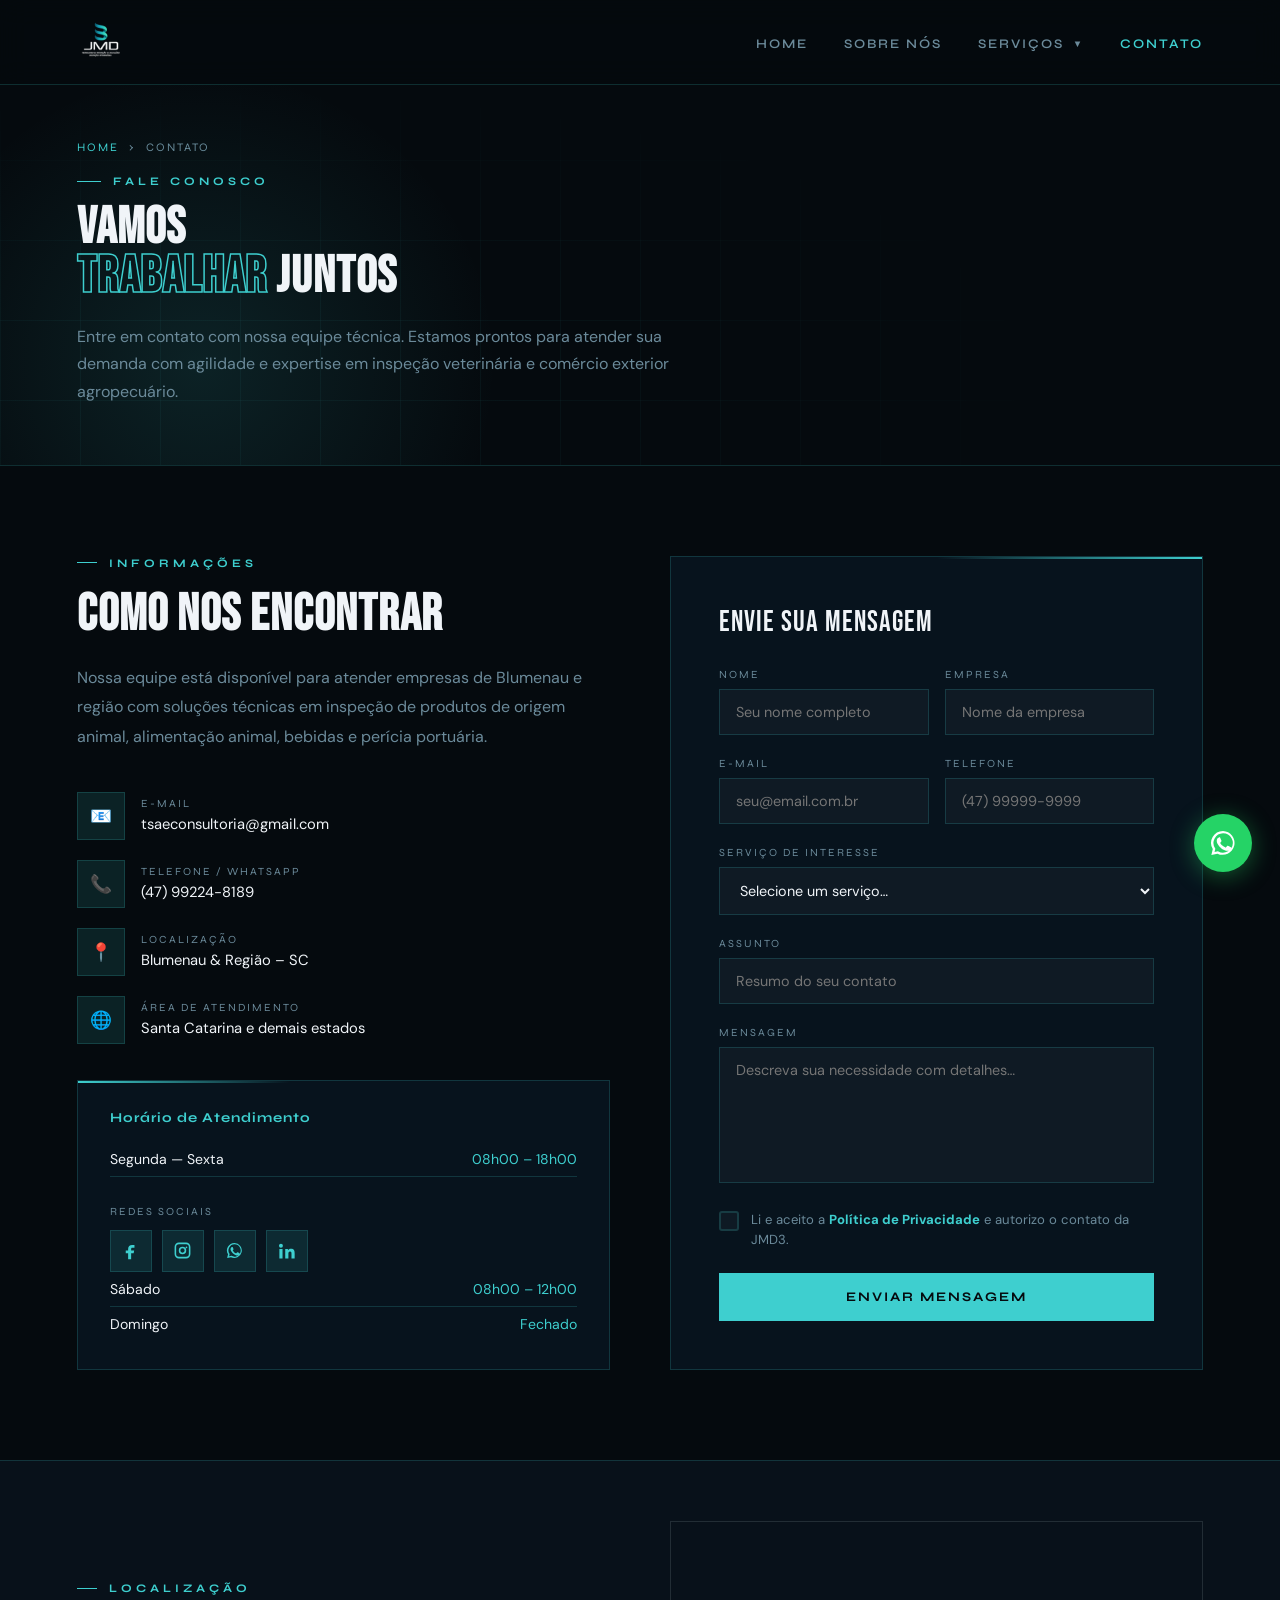
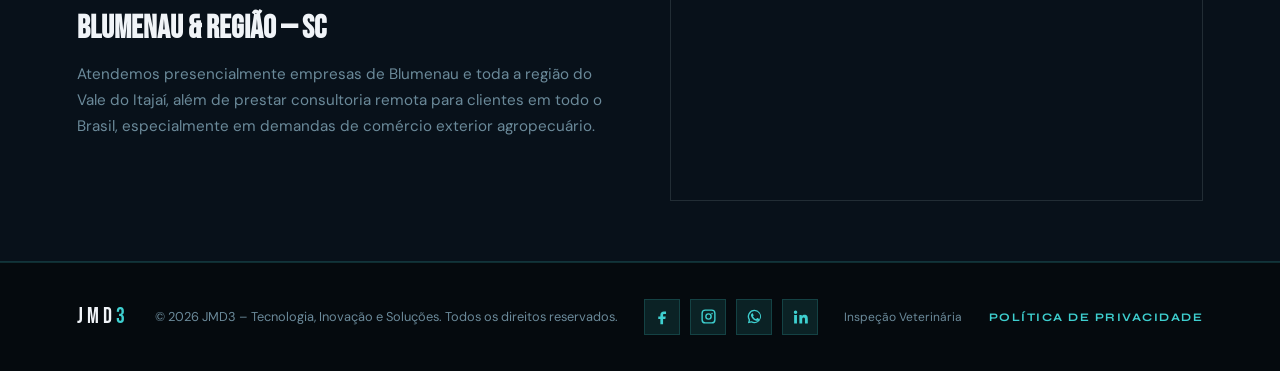
==== commit d53e9da6: "Add files via upload" ====
--- a/contato.html
+++ b/contato.html
@@ -10,8 +10,11 @@
   <meta property="og:description" content="Fale com nossa equipe técnica em Blumenau/SC. Inspeção veterinária, alimentação animal, bebidas e perícia portuária."/>
   <meta property="og:locale" content="pt_BR"/>
   <meta property="og:site_name" content="JMD3"/>
+  <meta property="og:image" content="https://jmd-3.vercel.app/logo-jmd3.webp"/>
+  <meta property="og:url" content="https://jmd-3.vercel.app/contato.html"/>
   <meta name="theme-color" content="#050A0E"/>
   <meta name="viewport" content="width=device-width, initial-scale=1.0"/>
+    <link rel="canonical" href="https://jmd-3.vercel.app/contato.html"/>
   <link rel="icon" type="image/x-icon" href="ICON.ico">
   <title>Contato – JMD3 | Fale com Nossa Equipe</title>
   <link href="https://fonts.googleapis.com/css2?family=Bebas+Neue&family=Syne:wght@400;600;700;800&family=DM+Sans:ital,wght@0,300;0,400;0,500;1,300&display=swap" rel="stylesheet"/>
@@ -349,7 +352,18 @@
   display: block;
 }
 
-  </style>
+  
+/* SOCIAL LINKS */
+.social-links { display: flex; align-items: center; gap: 10px; flex-wrap: wrap; }
+.social-links a { width: 36px; height: 36px; display: inline-flex; align-items: center; justify-content: center; background: var(--teal-dim); border: 1px solid var(--border); color: var(--teal); text-decoration: none; transition: border-color .25s, color .25s, transform .2s; }
+.social-links a:hover { border-color: var(--teal); color: var(--white); transform: translateY(-2px); }
+.social-links svg { width: 17px; height: 17px; fill: currentColor; }
+.social-panel { margin-top: 28px; }
+.social-panel-title { display: block; font-family: 'Syne', sans-serif; font-size: 0.68rem; letter-spacing: 2px; text-transform: uppercase; color: var(--muted); margin-bottom: 12px; }
+.social-links-large a { width: 42px; height: 42px; }
+.social-links-large svg { width: 19px; height: 19px; }
+
+</style>
 </head>
 <body>
 
@@ -369,7 +383,7 @@
     </li>
     <li class="nav-item"><a href="contato.html" class="active">Contato</a></li>
   </ul>
-  <div class="hamburger" id="hamburger" onclick="toggleMenu()"><span></span><span></span><span></span></div>
+  <button class="hamburger" id="hamburger" type="button" aria-label="Abrir menu" aria-expanded="false" aria-controls="navLinks" onclick="toggleMenu()"><span></span><span></span><span></span></button>
 </nav>
 
 <!-- HERO -->
@@ -427,7 +441,17 @@
 <div class="hours-card">
   <h4>Horário de Atendimento</h4>
   <div class="hours-row"><span>Segunda — Sexta</span><span>08h00 – 18h00</span></div>
-  <div class="hours-row"><span>Sábado</span><span>08h00 – 12h00</span></div>
+  
+<div class="social-panel contact-social">
+  <span class="social-panel-title">Redes Sociais</span>
+  <div class="social-links social-links-large" aria-label="Redes sociais da JMD3">
+  <a href="#" aria-label="Facebook da JMD3" title="Facebook"><svg viewBox="0 0 24 24"><path d="M14 8.5h3V5h-3c-3.1 0-5 1.9-5 5v2H6v3.6h3V23h3.8v-7.4H16l.6-3.6h-3.8v-1.7c0-1 .4-1.8 1.2-1.8Z"/></svg></a>
+  <a href="#" aria-label="Instagram da JMD3" title="Instagram"><svg viewBox="0 0 24 24"><path d="M7.5 2h9A5.5 5.5 0 0 1 22 7.5v9a5.5 5.5 0 0 1-5.5 5.5h-9A5.5 5.5 0 0 1 2 16.5v-9A5.5 5.5 0 0 1 7.5 2Zm0 2A3.5 3.5 0 0 0 4 7.5v9A3.5 3.5 0 0 0 7.5 20h9a3.5 3.5 0 0 0 3.5-3.5v-9A3.5 3.5 0 0 0 16.5 4h-9Zm4.5 3.3a4.7 4.7 0 1 1 0 9.4 4.7 4.7 0 0 1 0-9.4Zm0 2A2.7 2.7 0 1 0 12 14.7 2.7 2.7 0 0 0 12 9.3Zm5-2.5a1.1 1.1 0 1 1 0 2.2 1.1 1.1 0 0 1 0-2.2Z"/></svg></a>
+  <a href="https://wa.me/5547992248189" target="_blank" rel="noopener" aria-label="WhatsApp da JMD3" title="WhatsApp"><svg viewBox="0 0 32 32"><path d="M16.02 3.2A12.73 12.73 0 0 0 5.1 22.48L3.6 28.8l6.45-1.43A12.72 12.72 0 1 0 16.02 3.2Zm0 2.34a10.38 10.38 0 0 1 8.8 15.9 10.39 10.39 0 0 1-13.76 3.6l-.45-.24-3.62.8.83-3.55-.27-.47A10.39 10.39 0 0 1 16.02 5.54Zm-4.4 4.73c-.25 0-.66.1-1 .47-.35.37-1.32 1.29-1.32 3.14 0 1.85 1.35 3.64 1.54 3.89.19.25 2.6 4.16 6.43 5.66 3.18 1.25 3.83.8 4.52.75.7-.06 2.24-.92 2.55-1.8.32-.88.32-1.64.22-1.8-.1-.16-.35-.25-.73-.44-.38-.19-2.24-1.1-2.58-1.23-.35-.13-.6-.19-.85.19-.25.38-.97 1.23-1.2 1.48-.22.25-.44.28-.82.1-.38-.2-1.6-.6-3.05-1.9-1.13-1-1.9-2.25-2.12-2.63-.22-.38-.02-.58.17-.77.17-.17.38-.44.57-.66.19-.22.25-.38.38-.63.13-.25.06-.47-.03-.66-.1-.19-.85-2.05-1.16-2.8-.31-.74-.62-.64-.85-.65h-.73Z"/></svg></a>
+  <a href="#" aria-label="LinkedIn da JMD3" title="LinkedIn"><svg viewBox="0 0 24 24"><path d="M4.98 3.5A2.5 2.5 0 1 1 5 8.5a2.5 2.5 0 0 1-.02-5ZM3 10h4v12H3V10Zm7 0h3.8v1.6h.1c.5-1 1.8-1.9 3.7-1.9 4 0 4.7 2.6 4.7 6V22h-4v-5.6c0-1.3 0-3-1.8-3s-2.1 1.4-2.1 2.9V22h-4V10Z"/></svg></a>
+</div>
+</div>
+<div class="hours-row"><span>Sábado</span><span>08h00 – 12h00</span></div>
   <div class="hours-row"><span>Domingo</span><span>Fechado</span></div>
 </div>
 
@@ -443,26 +467,26 @@
 <div class="form-grid">
   <div class="form-row">
     <label for="nomeContato">Nome</label>
-    <input type="text" id="nomeContato" placeholder="Seu nome completo" required />
+    <input type="text" id="nomeContato" name="nome" placeholder="Seu nome completo" required />
   </div>
   <div class="form-row">
     <label for="empresaContato">Empresa</label>
-    <input type="text" id="empresaContato" placeholder="Nome da empresa" required />
+    <input type="text" id="empresaContato" name="empresa" placeholder="Nome da empresa" required />
   </div>
 </div>
 <div class="form-grid">
   <div class="form-row">
     <label for="emailContato">E-mail</label>
-    <input type="email" id="emailContato" placeholder="seu@email.com.br" required />
+    <input type="email" id="emailContato" name="email" placeholder="seu@email.com.br" required />
   </div>
   <div class="form-row">
     <label for="telefoneContato">Telefone</label>
-    <input type="tel" id="telefoneContato" placeholder="(47) 99999-9999" />
+    <input type="tel" id="telefoneContato" name="telefone" placeholder="(47) 99999-9999" />
   </div>
 </div>
 <div class="form-row">
   <label for="servicoContato">Serviço de Interesse</label>
-  <select id="servicoContato" required>
+  <select id="servicoContato" name="servico" required>
     <option value="">Selecione um serviço…</option>
     <option>Produtos de Origem Animal (SIF/MAPA)</option>
     <option>Alimentação Animal</option>
@@ -473,15 +497,15 @@
 </div>
 <div class="form-row">
   <label for="assuntoContato">Assunto</label>
-  <input type="text" id="assuntoContato" placeholder="Resumo do seu contato" />
+  <input type="text" id="assuntoContato" name="assunto" placeholder="Resumo do seu contato" />
 </div>
 <div class="form-row">
   <label for="mensagemContato">Mensagem</label>
-  <textarea id="mensagemContato" rows="6" placeholder="Descreva sua necessidade com detalhes…" required></textarea>
+  <textarea id="mensagemContato" name="mensagem" rows="6" placeholder="Descreva sua necessidade com detalhes…" required></textarea>
 </div>
 <div class="privacy-consent">
   <label for="aceitePrivacidadeContato">
-    <input type="checkbox" id="aceitePrivacidadeContato" />
+    <input type="checkbox" id="aceitePrivacidadeContato" name="aceite" required />
     <span>Li e aceito a <a href="privacidade.html" target="_blank" rel="noopener">Política de Privacidade</a> e autorizo o contato da JMD3.</span>
   </label>
   <div id="privacyErrorContato"></div>
@@ -513,111 +537,116 @@
 <footer>
   <div class="footer-logo">JMD<span>3</span></div>
   <p>© 2026 JMD3 – Tecnologia, Inovação e Soluções. Todos os direitos reservados.</p>
-  <p>Blumenau & Região – SC</p>
+  <div class="social-links" aria-label="Redes sociais da JMD3">
+  <a href="#" aria-label="Facebook da JMD3" title="Facebook"><svg viewBox="0 0 24 24"><path d="M14 8.5h3V5h-3c-3.1 0-5 1.9-5 5v2H6v3.6h3V23h3.8v-7.4H16l.6-3.6h-3.8v-1.7c0-1 .4-1.8 1.2-1.8Z"/></svg></a>
+  <a href="#" aria-label="Instagram da JMD3" title="Instagram"><svg viewBox="0 0 24 24"><path d="M7.5 2h9A5.5 5.5 0 0 1 22 7.5v9a5.5 5.5 0 0 1-5.5 5.5h-9A5.5 5.5 0 0 1 2 16.5v-9A5.5 5.5 0 0 1 7.5 2Zm0 2A3.5 3.5 0 0 0 4 7.5v9A3.5 3.5 0 0 0 7.5 20h9a3.5 3.5 0 0 0 3.5-3.5v-9A3.5 3.5 0 0 0 16.5 4h-9Zm4.5 3.3a4.7 4.7 0 1 1 0 9.4 4.7 4.7 0 0 1 0-9.4Zm0 2A2.7 2.7 0 1 0 12 14.7 2.7 2.7 0 0 0 12 9.3Zm5-2.5a1.1 1.1 0 1 1 0 2.2 1.1 1.1 0 0 1 0-2.2Z"/></svg></a>
+  <a href="https://wa.me/5547992248189" target="_blank" rel="noopener" aria-label="WhatsApp da JMD3" title="WhatsApp"><svg viewBox="0 0 32 32"><path d="M16.02 3.2A12.73 12.73 0 0 0 5.1 22.48L3.6 28.8l6.45-1.43A12.72 12.72 0 1 0 16.02 3.2Zm0 2.34a10.38 10.38 0 0 1 8.8 15.9 10.39 10.39 0 0 1-13.76 3.6l-.45-.24-3.62.8.83-3.55-.27-.47A10.39 10.39 0 0 1 16.02 5.54Zm-4.4 4.73c-.25 0-.66.1-1 .47-.35.37-1.32 1.29-1.32 3.14 0 1.85 1.35 3.64 1.54 3.89.19.25 2.6 4.16 6.43 5.66 3.18 1.25 3.83.8 4.52.75.7-.06 2.24-.92 2.55-1.8.32-.88.32-1.64.22-1.8-.1-.16-.35-.25-.73-.44-.38-.19-2.24-1.1-2.58-1.23-.35-.13-.6-.19-.85.19-.25.38-.97 1.23-1.2 1.48-.22.25-.44.28-.82.1-.38-.2-1.6-.6-3.05-1.9-1.13-1-1.9-2.25-2.12-2.63-.22-.38-.02-.58.17-.77.17-.17.38-.44.57-.66.19-.22.25-.38.38-.63.13-.25.06-.47-.03-.66-.1-.19-.85-2.05-1.16-2.8-.31-.74-.62-.64-.85-.65h-.73Z"/></svg></a>
+  <a href="#" aria-label="LinkedIn da JMD3" title="LinkedIn"><svg viewBox="0 0 24 24"><path d="M4.98 3.5A2.5 2.5 0 1 1 5 8.5a2.5 2.5 0 0 1-.02-5ZM3 10h4v12H3V10Zm7 0h3.8v1.6h.1c.5-1 1.8-1.9 3.7-1.9 4 0 4.7 2.6 4.7 6V22h-4v-5.6c0-1.3 0-3-1.8-3s-2.1 1.4-2.1 2.9V22h-4V10Z"/></svg></a>
+</div>
+  <p style="color: var(--muted); font-size: .75rem;">Inspeção Veterinária</p>
   <div class="footer-links"><a href="privacidade.html">Política de Privacidade</a></div>
 </footer>
 
-<a class="whatsapp-btn" href="https://wa.me/5547992248189" target="_blank" title="Fale conosco no WhatsApp">
-  <svg viewBox="0 0 32 32"><path d="M16 0C7.163 0 0 7.163 0 16c0 2.822.736 5.469 2.027 7.77L0 32l8.437-2.01A15.938 15.938 0 0016 32c8.837 0 16-7.163 16-16S24.837 0 16 0zm0 29.333a13.27 13.27 0 01-4.28-.688l-.307-.1-3.184.762.774-3.061-.1-.32a13.271 13.271 0 1 1 6.997 1.407z"/></svg>
+<a class="whatsapp-btn" href="https://wa.me/5547992248189" target="_blank" rel="noopener" title="Fale conosco no WhatsApp" aria-label="Fale conosco no WhatsApp">
+  <svg viewBox="0 0 32 32" aria-hidden="true" xmlns="http://www.w3.org/2000/svg">
+    <path d="M16.02 3.2A12.73 12.73 0 0 0 5.1 22.48L3.6 28.8l6.45-1.43A12.72 12.72 0 1 0 16.02 3.2Zm0 2.34a10.38 10.38 0 0 1 8.8 15.9 10.39 10.39 0 0 1-13.76 3.6l-.45-.24-3.62.8.83-3.55-.27-.47A10.39 10.39 0 0 1 16.02 5.54Zm-4.4 4.73c-.25 0-.66.1-1 .47-.35.37-1.32 1.29-1.32 3.14 0 1.85 1.35 3.64 1.54 3.89.19.25 2.6 4.16 6.43 5.66 3.18 1.25 3.83.8 4.52.75.7-.06 2.24-.92 2.55-1.8.32-.88.32-1.64.22-1.8-.1-.16-.35-.25-.73-.44-.38-.19-2.24-1.1-2.58-1.23-.35-.13-.6-.19-.85.19-.25.38-.97 1.23-1.2 1.48-.22.25-.44.28-.82.1-.38-.2-1.6-.6-3.05-1.9-1.13-1-1.9-2.25-2.12-2.63-.22-.38-.02-.58.17-.77.17-.17.38-.44.57-.66.19-.22.25-.38.38-.63.13-.25.06-.47-.03-.66-.1-.19-.85-2.05-1.16-2.8-.31-.74-.62-.64-.85-.65h-.73Z"/>
+  </svg>
 </a>
 
 <script>
-  function toggleMenu() {
-    const n = document.getElementById('navLinks'), b = document.getElementById('hamburger');
-    n.classList.toggle('open'); b.classList.toggle('open');
+function toggleMenu() {
+  const navLinks = document.getElementById('navLinks');
+  const hamburger = document.getElementById('hamburger');
+  navLinks.classList.toggle('open');
+  hamburger.classList.toggle('open');
+  hamburger.setAttribute('aria-expanded', navLinks.classList.contains('open') ? 'true' : 'false');
+}
+
+function closeMenu() {
+  const navLinks = document.getElementById('navLinks');
+  const hamburger = document.getElementById('hamburger');
+  navLinks.classList.remove('open');
+  hamburger.classList.remove('open');
+  hamburger.setAttribute('aria-expanded', 'false');
+}
+
+function toggleDropdown(event) {
+  event.preventDefault();
+  const item = event.target.closest('.nav-item');
+  const dropdown = item.querySelector('.dropdown');
+  const arrow = item.querySelector('.nav-arrow');
+  dropdown.classList.toggle('open');
+  arrow.classList.toggle('open');
+}
+
+document.addEventListener('click', function(event) {
+  if (!event.target.closest('.nav-item')) {
+    const dropdown = document.getElementById('servDropdown');
+    const arrow = document.getElementById('navArrow');
+    if (dropdown) dropdown.classList.remove('open');
+    if (arrow) arrow.classList.remove('open');
   }
-  
-  function toggleDropdown(e) {
-    e.preventDefault();
-    document.getElementById('servDropdown').classList.toggle('open');
-    document.getElementById('navArrow').classList.toggle('open');
-  }
-  
-  document.addEventListener('click', function(e) {
-    if (!e.target.closest('.nav-item')) document.getElementById('servDropdown').classList.remove('open');
+});
+
+const observerOptions = { threshold: 0.1, rootMargin: '0px 0px -50px 0px' };
+const observer = new IntersectionObserver(function(entries) {
+  entries.forEach(entry => {
+    if (entry.isIntersecting) {
+      entry.target.classList.add('visible');
+      observer.unobserve(entry.target);
+    }
   });
-
-  // Form validation and submission
-  function enviarFormularioContato(event) {
-    event.preventDefault();
-
-    const checkbox = document.getElementById('aceitePrivacidadeContato');
-    const errorDiv = document.getElementById('privacyErrorContato');
-    const form = document.getElementById('formContato');
-    const successDiv = document.getElementById('successMsgContato');
-
-    // Clear previous errors
-    errorDiv.innerHTML = '';
-    successDiv.innerHTML = '';
-    checkbox.classList.remove('error');
-
-    // Validate privacy checkbox
-    if (!checkbox.checked) {
-      errorDiv.innerHTML = '<div class="privacy-error">Você deve aceitar a Política de Privacidade para enviar o formulário.</div>';
-      checkbox.classList.add('error');
-      checkbox.focus();
-      return false;
-    }
-
-    // Show success message
-    successDiv.innerHTML = '<div class="success-msg"><p>✅ Mensagem enviada com sucesso! Entraremos em contato em breve.</p></div>';
-    successDiv.querySelector('.success-msg').style.display = 'block';
-
-    // Here you would typically send the form data to your backend
-    // Example:
-    // const formData = new FormData(form);
-    // fetch('/api/contact', { method: 'POST', body: formData })
-    //   .then(response => response.json())
-    //   .then(data => console.log('Success:', data))
-    //   .catch(error => console.error('Error:', error));
-
-    // Reset form after 2 seconds
-    setTimeout(() => {
-      form.reset();
-      errorDiv.innerHTML = '';
-      successDiv.innerHTML = '';
-      checkbox.classList.remove('error');
-    }, 2000);
-
+}, observerOptions);
+
+document.querySelectorAll('.reveal').forEach(el => observer.observe(el));
+
+function enviarFormularioContato(event) {
+  event.preventDefault();
+  const checkbox = document.getElementById('aceitePrivacidadeContato');
+  const errorDiv = document.getElementById('privacyErrorContato');
+  const form = document.getElementById('formContato');
+  const successDiv = document.getElementById('successMsgContato');
+  errorDiv.innerHTML = '';
+  successDiv.innerHTML = '';
+  checkbox.classList.remove('error');
+
+  if (!checkbox.checked) {
+    errorDiv.innerHTML = '<div class="privacy-error">Você deve aceitar a Política de Privacidade para enviar o formulário.</div>';
+    checkbox.classList.add('error');
+    checkbox.focus();
     return false;
   }
 
-  // Add event listener for real-time checkbox validation
-  document.addEventListener('DOMContentLoaded', function() {
-    const checkbox = document.getElementById('aceitePrivacidadeContato');
-    const errorDiv = document.getElementById('privacyErrorContato');
-
-    if (checkbox) {
-      checkbox.addEventListener('change', function() {
-        if (this.checked) {
-          this.classList.remove('error');
-          errorDiv.innerHTML = '';
-        }
-      });
-
-      checkbox.addEventListener('focus', function() {
-        if (!this.checked) {
-          this.classList.add('error');
-        }
-      });
-
-      checkbox.addEventListener('blur', function() {
-        if (!this.checked) {
-          this.classList.add('error');
-        } else {
-          this.classList.remove('error');
-          errorDiv.innerHTML = '';
-        }
-      });
+  const mensagem = [
+    'Olá, equipe JMD3. Gostaria de solicitar atendimento.',
+    '',
+    'Nome: ' + document.getElementById('nomeContato').value,
+    'Empresa: ' + document.getElementById('empresaContato').value,
+    'E-mail: ' + document.getElementById('emailContato').value,
+    'Telefone: ' + document.getElementById('telefoneContato').value,
+    'Serviço: ' + document.getElementById('servicoContato').value,
+    'Assunto: ' + document.getElementById('assuntoContato').value,
+    'Mensagem: ' + document.getElementById('mensagemContato').value
+  ].join('\n');
+
+  successDiv.innerHTML = '<div class="success-msg"><p>Abrindo WhatsApp com sua mensagem pronta...</p></div>';
+  successDiv.querySelector('.success-msg').style.display = 'block';
+  window.open('https://wa.me/5547992248189?text=' + encodeURIComponent(mensagem), '_blank', 'noopener');
+  setTimeout(() => form.reset(), 500);
+  return false;
+}
+
+document.addEventListener('DOMContentLoaded', function() {
+  const checkbox = document.getElementById('aceitePrivacidadeContato');
+  const errorDiv = document.getElementById('privacyErrorContato');
+  if (!checkbox) return;
+  checkbox.addEventListener('change', function() {
+    if (this.checked) {
+      this.classList.remove('error');
+      errorDiv.innerHTML = '';
     }
   });
-
-  // Reveal on scroll
-  document.querySelectorAll('.reveal').forEach(el =>
-    new IntersectionObserver((entries) => {
-      entries.forEach(e => { if (e.isIntersecting) e.target.classList.add('visible'); });
-    }, { threshold: 0.1 }).observe(el)
-  );
+});
 </script>
 
 </body>
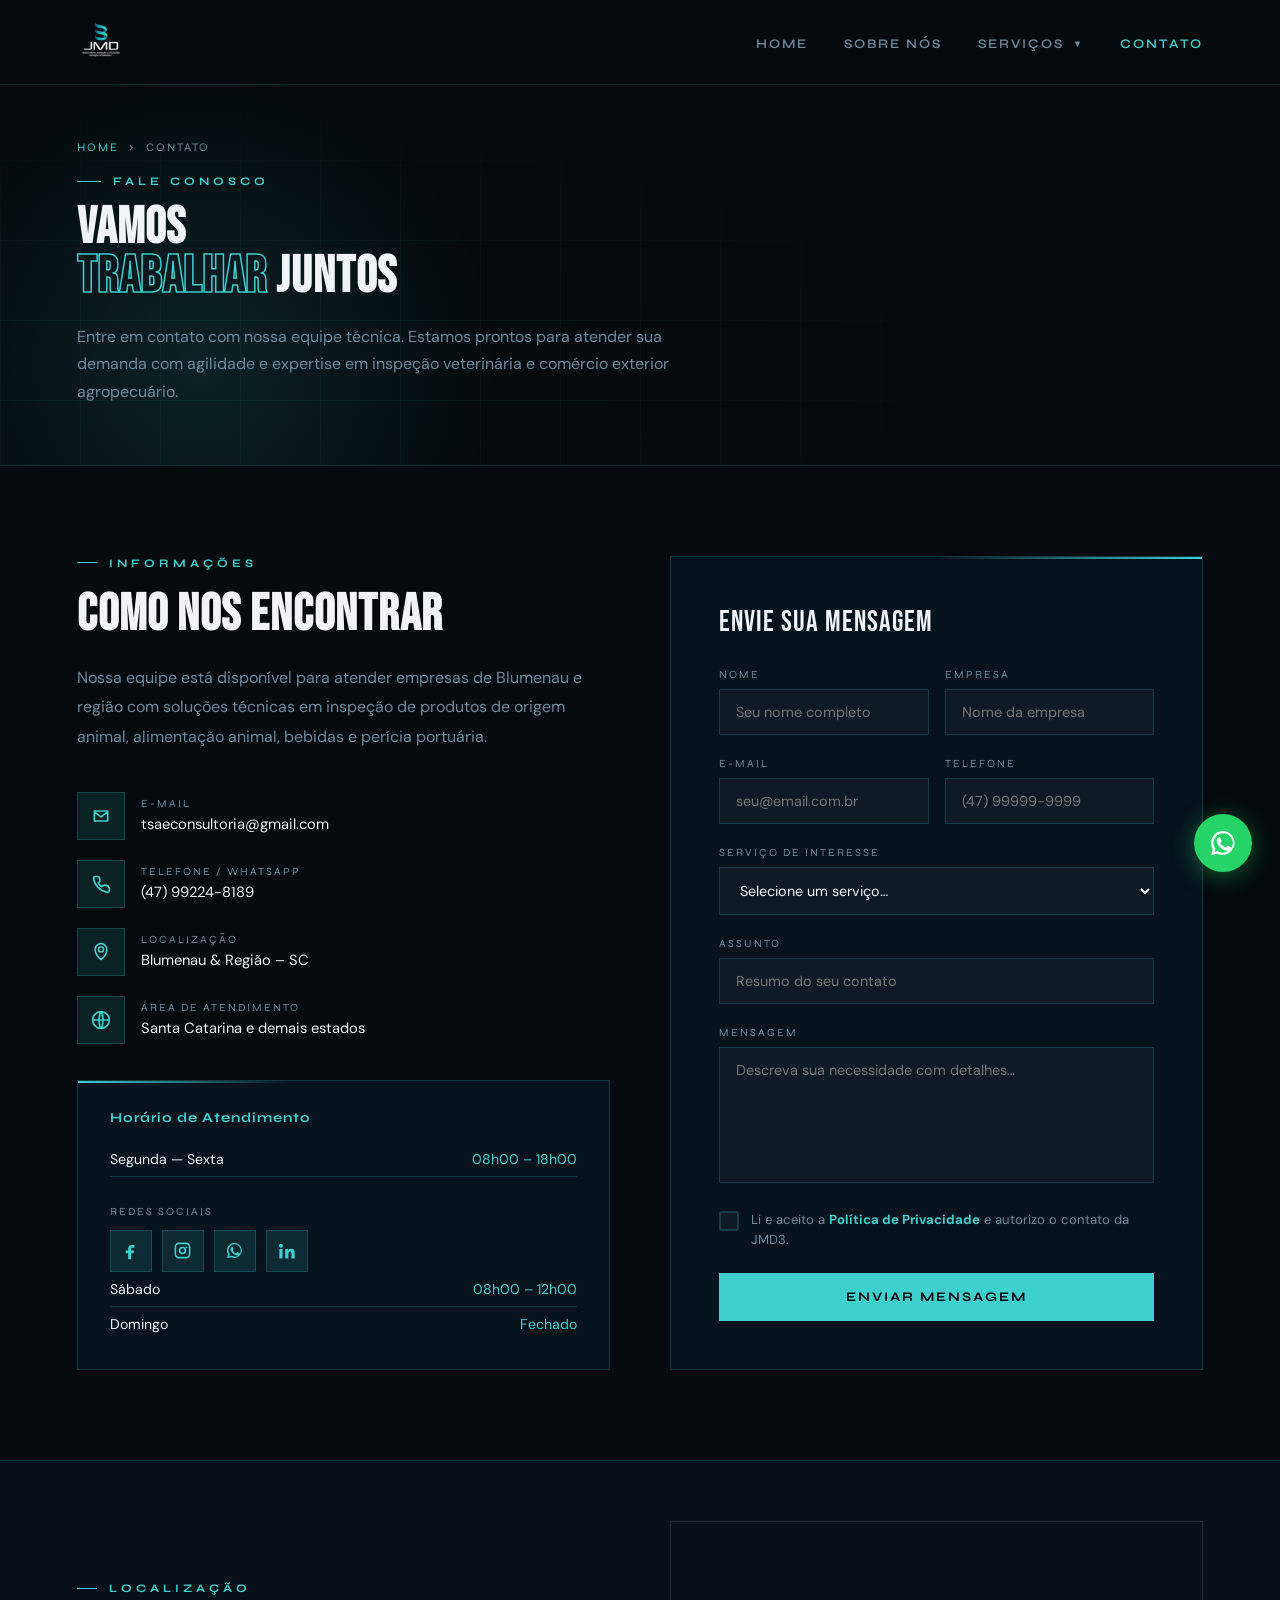
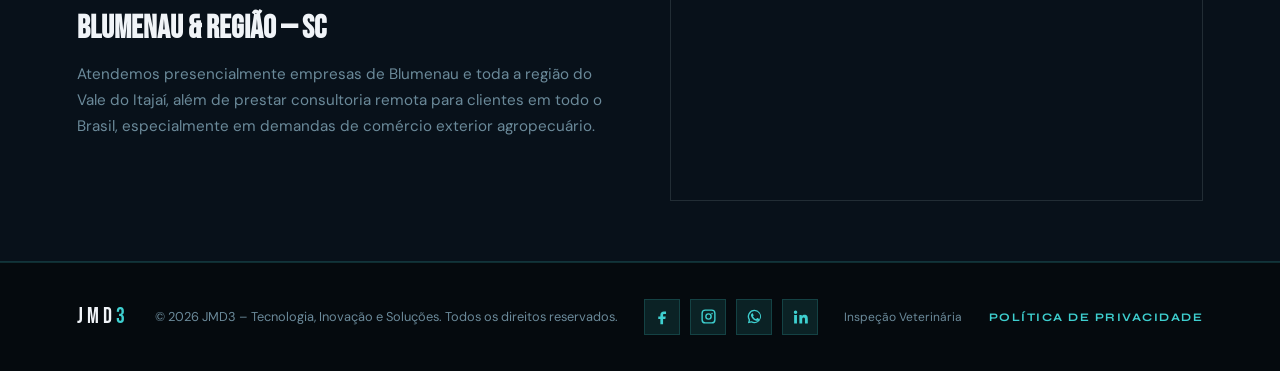
==== commit f2028087: "Add files via upload" ====
--- a/contato.html
+++ b/contato.html
@@ -18,6 +18,7 @@
   <link rel="icon" type="image/x-icon" href="ICON.ico">
   <title>Contato – JMD3 | Fale com Nossa Equipe</title>
   <link href="https://fonts.googleapis.com/css2?family=Bebas+Neue&family=Syne:wght@400;600;700;800&family=DM+Sans:ital,wght@0,300;0,400;0,500;1,300&display=swap" rel="stylesheet"/>
+  <link rel="stylesheet" href="jmd3-icons.css"/>
   <style>
     *, *::before, *::after { box-sizing: border-box; margin: 0; padding: 0; }
     :root {
@@ -51,7 +52,7 @@
 .dropdown a:hover { color: var(--teal); background: var(--teal-dim); border-left-color: var(--teal); }
 .nav-arrow { display: inline-block; margin-left: 4px; font-size: 0.6rem; vertical-align: middle; transition: transform .25s; }
 .nav-arrow.open { transform: rotate(180deg); }
-.hamburger { display: none; }
+.hamburger { display: none; background: transparent; border: 0; color: inherit; }
 
 /* HERO */
 .page-hero {
@@ -297,6 +298,8 @@
 
 @media(max-width:900px) { .contact-section, .map-strip { grid-template-columns: 1fr; gap: 40px; } .form-grid { grid-template-columns: 1fr; } }
 @media(max-width:600px) {
+  nav { padding: 16px 5vw; }
+  .nav-logo img { height: 48px !important; }
   .contact-form { padding: 28px 20px; }
   .hamburger { display: flex; flex-direction: column; gap: 5px; cursor: pointer; padding: 4px; }
   .hamburger span { display: block; width: 24px; height: 2px; background: var(--white); transition: all .3s; }
@@ -304,7 +307,7 @@
   .hamburger.open span:nth-child(2) { opacity: 0; }
   .hamburger.open span:nth-child(3) { transform: translateY(-7px) rotate(-45deg); }
   .nav-links { display: none; }
-  .nav-links.open { display: flex; flex-direction: column; position: fixed; top: 62px; left: 0; right: 0; background: rgba(5,10,14,0.97); backdrop-filter: blur(16px); padding: 28px 6vw 36px; gap: 24px; border-bottom: 1px solid var(--border); z-index: 99; }
+  .nav-links.open { display: flex; flex-direction: column; position: fixed; top: 80px; left: 0; right: 0; background: rgba(5,10,14,0.97); backdrop-filter: blur(16px); padding: 28px 6vw 36px; gap: 24px; border-bottom: 1px solid var(--border); z-index: 99; max-height: calc(100vh - 80px); overflow-y: auto; }
   .nav-links.open .dropdown.open { display: block; position: static; transform: none; border: none; backdrop-filter: none; background: transparent; min-width: unset; padding: 4px 0 0 16px; margin-top: 8px; }
   .nav-links.open .dropdown::before { display: none; }
 }
@@ -362,6 +365,10 @@
 .social-panel-title { display: block; font-family: 'Syne', sans-serif; font-size: 0.68rem; letter-spacing: 2px; text-transform: uppercase; color: var(--muted); margin-bottom: 12px; }
 .social-links-large a { width: 42px; height: 42px; }
 .social-links-large svg { width: 19px; height: 19px; }
+@media (max-width: 600px) {
+  .whatsapp-btn { width: 52px; height: 52px; right: 18px; bottom: 18px; }
+  .whatsapp-btn svg { width: 27px; height: 27px; }
+}
 
 </style>
 </head>
@@ -410,28 +417,28 @@
 
 
 <div class="contact-item">
-  <div class="contact-icon">📧</div>
+  <div class="contact-icon"><span class="svg-symbol icon-mail" aria-hidden="true"></span></div>
   <div class="contact-item-text">
     <span>E-mail</span>
     <strong>tsaeconsultoria@gmail.com</strong>
   </div>
 </div>
 <div class="contact-item">
-  <div class="contact-icon">📞</div>
+  <div class="contact-icon"><span class="svg-symbol icon-phone" aria-hidden="true"></span></div>
   <div class="contact-item-text">
     <span>Telefone / WhatsApp</span>
     <strong>(47) 99224-8189</strong>
   </div>
 </div>
 <div class="contact-item">
-  <div class="contact-icon">📍</div>
+  <div class="contact-icon"><span class="svg-symbol icon-pin" aria-hidden="true"></span></div>
   <div class="contact-item-text">
     <span>Localização</span>
     <strong>Blumenau & Região – SC</strong>
   </div>
 </div>
 <div class="contact-item">
-  <div class="contact-icon">🌐</div>
+  <div class="contact-icon"><span class="svg-symbol icon-globe" aria-hidden="true"></span></div>
   <div class="contact-item-text">
     <span>Área de Atendimento</span>
     <strong>Santa Catarina e demais estados</strong>
@@ -445,10 +452,10 @@
 <div class="social-panel contact-social">
   <span class="social-panel-title">Redes Sociais</span>
   <div class="social-links social-links-large" aria-label="Redes sociais da JMD3">
-  <a href="#" aria-label="Facebook da JMD3" title="Facebook"><svg viewBox="0 0 24 24"><path d="M14 8.5h3V5h-3c-3.1 0-5 1.9-5 5v2H6v3.6h3V23h3.8v-7.4H16l.6-3.6h-3.8v-1.7c0-1 .4-1.8 1.2-1.8Z"/></svg></a>
-  <a href="#" aria-label="Instagram da JMD3" title="Instagram"><svg viewBox="0 0 24 24"><path d="M7.5 2h9A5.5 5.5 0 0 1 22 7.5v9a5.5 5.5 0 0 1-5.5 5.5h-9A5.5 5.5 0 0 1 2 16.5v-9A5.5 5.5 0 0 1 7.5 2Zm0 2A3.5 3.5 0 0 0 4 7.5v9A3.5 3.5 0 0 0 7.5 20h9a3.5 3.5 0 0 0 3.5-3.5v-9A3.5 3.5 0 0 0 16.5 4h-9Zm4.5 3.3a4.7 4.7 0 1 1 0 9.4 4.7 4.7 0 0 1 0-9.4Zm0 2A2.7 2.7 0 1 0 12 14.7 2.7 2.7 0 0 0 12 9.3Zm5-2.5a1.1 1.1 0 1 1 0 2.2 1.1 1.1 0 0 1 0-2.2Z"/></svg></a>
+  <a href="https://www.facebook.com/p/JMD3-Inspe%C3%A7%C3%A3o-Veterin%C3%A1ria-100088308552055/" target="_blank" rel="noopener" aria-label="Facebook da JMD3" title="Facebook"><svg viewBox="0 0 24 24"><path d="M14 8.5h3V5h-3c-3.1 0-5 1.9-5 5v2H6v3.6h3V23h3.8v-7.4H16l.6-3.6h-3.8v-1.7c0-1 .4-1.8 1.2-1.8Z"/></svg></a>
+  <a href="https://www.instagram.com/jmd3insp/" target="_blank" rel="noopener" aria-label="Instagram da JMD3" title="Instagram"><svg viewBox="0 0 24 24"><path d="M7.5 2h9A5.5 5.5 0 0 1 22 7.5v9a5.5 5.5 0 0 1-5.5 5.5h-9A5.5 5.5 0 0 1 2 16.5v-9A5.5 5.5 0 0 1 7.5 2Zm0 2A3.5 3.5 0 0 0 4 7.5v9A3.5 3.5 0 0 0 7.5 20h9a3.5 3.5 0 0 0 3.5-3.5v-9A3.5 3.5 0 0 0 16.5 4h-9Zm4.5 3.3a4.7 4.7 0 1 1 0 9.4 4.7 4.7 0 0 1 0-9.4Zm0 2A2.7 2.7 0 1 0 12 14.7 2.7 2.7 0 0 0 12 9.3Zm5-2.5a1.1 1.1 0 1 1 0 2.2 1.1 1.1 0 0 1 0-2.2Z"/></svg></a>
   <a href="https://wa.me/5547992248189" target="_blank" rel="noopener" aria-label="WhatsApp da JMD3" title="WhatsApp"><svg viewBox="0 0 32 32"><path d="M16.02 3.2A12.73 12.73 0 0 0 5.1 22.48L3.6 28.8l6.45-1.43A12.72 12.72 0 1 0 16.02 3.2Zm0 2.34a10.38 10.38 0 0 1 8.8 15.9 10.39 10.39 0 0 1-13.76 3.6l-.45-.24-3.62.8.83-3.55-.27-.47A10.39 10.39 0 0 1 16.02 5.54Zm-4.4 4.73c-.25 0-.66.1-1 .47-.35.37-1.32 1.29-1.32 3.14 0 1.85 1.35 3.64 1.54 3.89.19.25 2.6 4.16 6.43 5.66 3.18 1.25 3.83.8 4.52.75.7-.06 2.24-.92 2.55-1.8.32-.88.32-1.64.22-1.8-.1-.16-.35-.25-.73-.44-.38-.19-2.24-1.1-2.58-1.23-.35-.13-.6-.19-.85.19-.25.38-.97 1.23-1.2 1.48-.22.25-.44.28-.82.1-.38-.2-1.6-.6-3.05-1.9-1.13-1-1.9-2.25-2.12-2.63-.22-.38-.02-.58.17-.77.17-.17.38-.44.57-.66.19-.22.25-.38.38-.63.13-.25.06-.47-.03-.66-.1-.19-.85-2.05-1.16-2.8-.31-.74-.62-.64-.85-.65h-.73Z"/></svg></a>
-  <a href="#" aria-label="LinkedIn da JMD3" title="LinkedIn"><svg viewBox="0 0 24 24"><path d="M4.98 3.5A2.5 2.5 0 1 1 5 8.5a2.5 2.5 0 0 1-.02-5ZM3 10h4v12H3V10Zm7 0h3.8v1.6h.1c.5-1 1.8-1.9 3.7-1.9 4 0 4.7 2.6 4.7 6V22h-4v-5.6c0-1.3 0-3-1.8-3s-2.1 1.4-2.1 2.9V22h-4V10Z"/></svg></a>
+  <a href="https://www.linkedin.com/in/airson-junior-a565262a3/?originalSubdomain=br" target="_blank" rel="noopener" aria-label="LinkedIn da JMD3" title="LinkedIn"><svg viewBox="0 0 24 24"><path d="M4.98 3.5A2.5 2.5 0 1 1 5 8.5a2.5 2.5 0 0 1-.02-5ZM3 10h4v12H3V10Zm7 0h3.8v1.6h.1c.5-1 1.8-1.9 3.7-1.9 4 0 4.7 2.6 4.7 6V22h-4v-5.6c0-1.3 0-3-1.8-3s-2.1 1.4-2.1 2.9V22h-4V10Z"/></svg></a>
 </div>
 </div>
 <div class="hours-row"><span>Sábado</span><span>08h00 – 12h00</span></div>
@@ -527,7 +534,7 @@
   </div>
   <iframe
     class="map-frame reveal"
-    src="https://www.google.com/maps/embed?pb=!1m18!1m12!1m3!1d114886.38690994!2d-49.12577!3d-26.91972!2m3!1f0!2f0!3f0!3m2!1i1024!2i768!4f13.1!3m3!1m2!1s0x94df3b40c4a68f93%3A0x3a3bde6b55e6d99b!2sBlumenau%2C%20SC!5e0!3m2!1spt-BR!2sbr!4v1234567890"
+    src="https://www.google.com/maps/embed?pb=!1m18!1m12!1m3!1d3558.942172220944!2d-49.064182200000005!3d-26.8735783!2m3!1f0!2f0!3f0!3m2!1i1024!2i768!4f13.1!3m3!1m2!1s0x94df1f126058dfcd%3A0xf3dcc4005bdc8af7!2sJMD3%20INSPE%C3%87%C3%83O%20VETERINARIA%20%26%20TSAE%20TREINAMENTOS!5e0!3m2!1spt-BR!2sbr!4v1780265700646!5m2!1spt-BR!2sbr"
     allowfullscreen="" loading="lazy" referrerpolicy="no-referrer-when-downgrade">
   </iframe>
 </div>
@@ -538,10 +545,10 @@
   <div class="footer-logo">JMD<span>3</span></div>
   <p>© 2026 JMD3 – Tecnologia, Inovação e Soluções. Todos os direitos reservados.</p>
   <div class="social-links" aria-label="Redes sociais da JMD3">
-  <a href="#" aria-label="Facebook da JMD3" title="Facebook"><svg viewBox="0 0 24 24"><path d="M14 8.5h3V5h-3c-3.1 0-5 1.9-5 5v2H6v3.6h3V23h3.8v-7.4H16l.6-3.6h-3.8v-1.7c0-1 .4-1.8 1.2-1.8Z"/></svg></a>
-  <a href="#" aria-label="Instagram da JMD3" title="Instagram"><svg viewBox="0 0 24 24"><path d="M7.5 2h9A5.5 5.5 0 0 1 22 7.5v9a5.5 5.5 0 0 1-5.5 5.5h-9A5.5 5.5 0 0 1 2 16.5v-9A5.5 5.5 0 0 1 7.5 2Zm0 2A3.5 3.5 0 0 0 4 7.5v9A3.5 3.5 0 0 0 7.5 20h9a3.5 3.5 0 0 0 3.5-3.5v-9A3.5 3.5 0 0 0 16.5 4h-9Zm4.5 3.3a4.7 4.7 0 1 1 0 9.4 4.7 4.7 0 0 1 0-9.4Zm0 2A2.7 2.7 0 1 0 12 14.7 2.7 2.7 0 0 0 12 9.3Zm5-2.5a1.1 1.1 0 1 1 0 2.2 1.1 1.1 0 0 1 0-2.2Z"/></svg></a>
+  <a href="https://www.facebook.com/p/JMD3-Inspe%C3%A7%C3%A3o-Veterin%C3%A1ria-100088308552055/" target="_blank" rel="noopener" aria-label="Facebook da JMD3" title="Facebook"><svg viewBox="0 0 24 24"><path d="M14 8.5h3V5h-3c-3.1 0-5 1.9-5 5v2H6v3.6h3V23h3.8v-7.4H16l.6-3.6h-3.8v-1.7c0-1 .4-1.8 1.2-1.8Z"/></svg></a>
+  <a href="https://www.instagram.com/jmd3insp/" target="_blank" rel="noopener" aria-label="Instagram da JMD3" title="Instagram"><svg viewBox="0 0 24 24"><path d="M7.5 2h9A5.5 5.5 0 0 1 22 7.5v9a5.5 5.5 0 0 1-5.5 5.5h-9A5.5 5.5 0 0 1 2 16.5v-9A5.5 5.5 0 0 1 7.5 2Zm0 2A3.5 3.5 0 0 0 4 7.5v9A3.5 3.5 0 0 0 7.5 20h9a3.5 3.5 0 0 0 3.5-3.5v-9A3.5 3.5 0 0 0 16.5 4h-9Zm4.5 3.3a4.7 4.7 0 1 1 0 9.4 4.7 4.7 0 0 1 0-9.4Zm0 2A2.7 2.7 0 1 0 12 14.7 2.7 2.7 0 0 0 12 9.3Zm5-2.5a1.1 1.1 0 1 1 0 2.2 1.1 1.1 0 0 1 0-2.2Z"/></svg></a>
   <a href="https://wa.me/5547992248189" target="_blank" rel="noopener" aria-label="WhatsApp da JMD3" title="WhatsApp"><svg viewBox="0 0 32 32"><path d="M16.02 3.2A12.73 12.73 0 0 0 5.1 22.48L3.6 28.8l6.45-1.43A12.72 12.72 0 1 0 16.02 3.2Zm0 2.34a10.38 10.38 0 0 1 8.8 15.9 10.39 10.39 0 0 1-13.76 3.6l-.45-.24-3.62.8.83-3.55-.27-.47A10.39 10.39 0 0 1 16.02 5.54Zm-4.4 4.73c-.25 0-.66.1-1 .47-.35.37-1.32 1.29-1.32 3.14 0 1.85 1.35 3.64 1.54 3.89.19.25 2.6 4.16 6.43 5.66 3.18 1.25 3.83.8 4.52.75.7-.06 2.24-.92 2.55-1.8.32-.88.32-1.64.22-1.8-.1-.16-.35-.25-.73-.44-.38-.19-2.24-1.1-2.58-1.23-.35-.13-.6-.19-.85.19-.25.38-.97 1.23-1.2 1.48-.22.25-.44.28-.82.1-.38-.2-1.6-.6-3.05-1.9-1.13-1-1.9-2.25-2.12-2.63-.22-.38-.02-.58.17-.77.17-.17.38-.44.57-.66.19-.22.25-.38.38-.63.13-.25.06-.47-.03-.66-.1-.19-.85-2.05-1.16-2.8-.31-.74-.62-.64-.85-.65h-.73Z"/></svg></a>
-  <a href="#" aria-label="LinkedIn da JMD3" title="LinkedIn"><svg viewBox="0 0 24 24"><path d="M4.98 3.5A2.5 2.5 0 1 1 5 8.5a2.5 2.5 0 0 1-.02-5ZM3 10h4v12H3V10Zm7 0h3.8v1.6h.1c.5-1 1.8-1.9 3.7-1.9 4 0 4.7 2.6 4.7 6V22h-4v-5.6c0-1.3 0-3-1.8-3s-2.1 1.4-2.1 2.9V22h-4V10Z"/></svg></a>
+  <a href="https://www.linkedin.com/in/airson-junior-a565262a3/?originalSubdomain=br" target="_blank" rel="noopener" aria-label="LinkedIn da JMD3" title="LinkedIn"><svg viewBox="0 0 24 24"><path d="M4.98 3.5A2.5 2.5 0 1 1 5 8.5a2.5 2.5 0 0 1-.02-5ZM3 10h4v12H3V10Zm7 0h3.8v1.6h.1c.5-1 1.8-1.9 3.7-1.9 4 0 4.7 2.6 4.7 6V22h-4v-5.6c0-1.3 0-3-1.8-3s-2.1 1.4-2.1 2.9V22h-4V10Z"/></svg></a>
 </div>
   <p style="color: var(--muted); font-size: .75rem;">Inspeção Veterinária</p>
   <div class="footer-links"><a href="privacidade.html">Política de Privacidade</a></div>
--- a/jmd3-icons.css
+++ b/jmd3-icons.css
@@ -0,0 +1,63 @@
+.svg-symbol {
+  display: inline-block;
+  width: 1.15em;
+  height: 1.15em;
+  background: currentColor;
+  color: var(--teal);
+  flex-shrink: 0;
+  vertical-align: middle;
+  -webkit-mask: var(--icon) center / contain no-repeat;
+  mask: var(--icon) center / contain no-repeat;
+}
+
+.service-icon,
+.pillar-icon,
+.contact-icon,
+.pillar-icon-box,
+.cert-icon,
+.mvv-icon {
+  color: var(--teal);
+}
+
+.service-icon .svg-symbol { width: 1.25em; height: 1.25em; }
+.pillar-icon .svg-symbol,
+.pillar-icon-box .svg-symbol,
+.contact-icon .svg-symbol { width: 1.15em; height: 1.15em; }
+.cert-icon .svg-symbol { width: 1.05em; height: 1.05em; }
+.mvv-icon .svg-symbol { width: 1.05em; height: 1.05em; }
+.stat-num .svg-symbol { width: .72em; height: .72em; color: var(--teal); }
+
+.icon-pin { --icon: url("data:image/svg+xml,%3Csvg xmlns='http://www.w3.org/2000/svg' viewBox='0 0 24 24'%3E%3Cpath fill='none' stroke='black' stroke-width='2' stroke-linecap='round' stroke-linejoin='round' d='M12 21s7-5.2 7-12a7 7 0 1 0-14 0c0 6.8 7 12 7 12Z M12 12a3 3 0 1 0 0-6 3 3 0 0 0 0 6Z'/%3E%3C/svg%3E"); }
+.icon-microscope { --icon: url("data:image/svg+xml,%3Csvg xmlns='http://www.w3.org/2000/svg' viewBox='0 0 24 24'%3E%3Cpath fill='none' stroke='black' stroke-width='2' stroke-linecap='round' stroke-linejoin='round' d='M6 18h8 M3 22h18 M14 22a7 7 0 0 0-7-7 M9 14l6-6 M10 5l4 4 M12 3l5 5-2 2-5-5 2-2Z M17 14h3v4h-3z'/%3E%3C/svg%3E"); }
+.icon-bulb { --icon: url("data:image/svg+xml,%3Csvg xmlns='http://www.w3.org/2000/svg' viewBox='0 0 24 24'%3E%3Cpath fill='none' stroke='black' stroke-width='2' stroke-linecap='round' stroke-linejoin='round' d='M9 18h6 M10 22h4 M8 14a6 6 0 1 1 8 0c-1.2 1-1.5 2-1.5 3h-5c0-1-.3-2-1.5-3Z M12 2v2 M4.9 4.9l1.4 1.4 M19.1 4.9l-1.4 1.4'/%3E%3C/svg%3E"); }
+.icon-shield-check { --icon: url("data:image/svg+xml,%3Csvg xmlns='http://www.w3.org/2000/svg' viewBox='0 0 24 24'%3E%3Cpath fill='none' stroke='black' stroke-width='2' stroke-linecap='round' stroke-linejoin='round' d='M12 22s8-4 8-10V5l-8-3-8 3v7c0 6 8 10 8 10Z M8.8 12l2.1 2.1 4.5-4.7'/%3E%3C/svg%3E"); }
+.icon-meat { --icon: url("data:image/svg+xml,%3Csvg xmlns='http://www.w3.org/2000/svg' viewBox='0 0 24 24'%3E%3Cpath fill='none' stroke='black' stroke-width='2' stroke-linecap='round' stroke-linejoin='round' d='M6.5 15.5c-2.2-2.2-2.1-5.8.2-8.1 2.2-2.2 5.6-2.4 8-.4l1.1 1.1 1.8-1.8a2.1 2.1 0 0 1 3 3l-1.8 1.8.9.9c2 2.1 1.8 5.5-.4 7.7-2.3 2.3-5.9 2.4-8.1.2l-4.7-4.4Z M8.5 10.5a2.5 2.5 0 1 0 5 0 2.5 2.5 0 0 0-5 0Z'/%3E%3C/svg%3E"); }
+.icon-grain { --icon: url("data:image/svg+xml,%3Csvg xmlns='http://www.w3.org/2000/svg' viewBox='0 0 24 24'%3E%3Cpath fill='none' stroke='black' stroke-width='2' stroke-linecap='round' stroke-linejoin='round' d='M12 22V7 M12 7c0-3 2-5 5-5 0 3-2 5-5 5Z M12 11c-3 0-5-2-5-5 3 0 5 2 5 5Z M12 15c3 0 5-2 5-5-3 0-5 2-5 5Z M12 19c-3 0-5-2-5-5 3 0 5 2 5 5Z'/%3E%3C/svg%3E"); }
+.icon-beverage { --icon: url("data:image/svg+xml,%3Csvg xmlns='http://www.w3.org/2000/svg' viewBox='0 0 24 24'%3E%3Cpath fill='none' stroke='black' stroke-width='2' stroke-linecap='round' stroke-linejoin='round' d='M7 2h6 M8 2v5l-2 3v10a2 2 0 0 0 2 2h4a2 2 0 0 0 2-2V10l-2-3V2 M6 13h8 M17 10h4l-1 10a2 2 0 0 1-2 2h-1'/%3E%3C/svg%3E"); }
+.icon-ship { --icon: url("data:image/svg+xml,%3Csvg xmlns='http://www.w3.org/2000/svg' viewBox='0 0 24 24'%3E%3Cpath fill='none' stroke='black' stroke-width='2' stroke-linecap='round' stroke-linejoin='round' d='M3 18c2 1.2 4 1.2 6 0s4-1.2 6 0 4 1.2 6 0 M4 14l2-7h12l2 7 M7 7V4h4v3 M11 7V3h5v4 M5 14h14l-2 4H7l-2-4Z'/%3E%3C/svg%3E"); }
+.icon-mail { --icon: url("data:image/svg+xml,%3Csvg xmlns='http://www.w3.org/2000/svg' viewBox='0 0 24 24'%3E%3Cpath fill='none' stroke='black' stroke-width='2' stroke-linecap='round' stroke-linejoin='round' d='M4 6h16v12H4z M4 7l8 6 8-6'/%3E%3C/svg%3E"); }
+.icon-phone { --icon: url("data:image/svg+xml,%3Csvg xmlns='http://www.w3.org/2000/svg' viewBox='0 0 24 24'%3E%3Cpath fill='none' stroke='black' stroke-width='2' stroke-linecap='round' stroke-linejoin='round' d='M22 16.9v3a2 2 0 0 1-2.2 2A19.8 19.8 0 0 1 3.1 5.2 2 2 0 0 1 5.1 3h3a2 2 0 0 1 2 1.7l.5 3a2 2 0 0 1-.6 1.8L8.7 10.8a14 14 0 0 0 4.5 4.5l1.3-1.3a2 2 0 0 1 1.8-.6l3 .5a2 2 0 0 1 1.7 2Z'/%3E%3C/svg%3E"); }
+.icon-globe { --icon: url("data:image/svg+xml,%3Csvg xmlns='http://www.w3.org/2000/svg' viewBox='0 0 24 24'%3E%3Cpath fill='none' stroke='black' stroke-width='2' stroke-linecap='round' stroke-linejoin='round' d='M12 22a10 10 0 1 0 0-20 10 10 0 0 0 0 20Z M2 12h20 M12 2c3 3 3 17 0 20 M12 2c-3 3-3 17 0 20'/%3E%3C/svg%3E"); }
+.icon-clipboard { --icon: url("data:image/svg+xml,%3Csvg xmlns='http://www.w3.org/2000/svg' viewBox='0 0 24 24'%3E%3Cpath fill='none' stroke='black' stroke-width='2' stroke-linecap='round' stroke-linejoin='round' d='M9 4h6l1 2h3v16H5V6h3l1-2Z M9 11h6 M9 15h4'/%3E%3C/svg%3E"); }
+.icon-bolt { --icon: url("data:image/svg+xml,%3Csvg xmlns='http://www.w3.org/2000/svg' viewBox='0 0 24 24'%3E%3Cpath fill='none' stroke='black' stroke-width='2' stroke-linecap='round' stroke-linejoin='round' d='M13 2 4 14h7l-1 8 10-13h-7l0-7Z'/%3E%3C/svg%3E"); }
+.icon-handshake { --icon: url("data:image/svg+xml,%3Csvg xmlns='http://www.w3.org/2000/svg' viewBox='0 0 24 24'%3E%3Cpath fill='none' stroke='black' stroke-width='2' stroke-linecap='round' stroke-linejoin='round' d='M7 12 4 9l4-4 4 4 M17 12l3-3-4-4-4 4 M8 13l3 3c1 1 2 1 3 0l2-2 M10 15l-2 2a2 2 0 0 0 3 3l2-2'/%3E%3C/svg%3E"); }
+.icon-factory { --icon: url("data:image/svg+xml,%3Csvg xmlns='http://www.w3.org/2000/svg' viewBox='0 0 24 24'%3E%3Cpath fill='none' stroke='black' stroke-width='2' stroke-linecap='round' stroke-linejoin='round' d='M3 21h18V9l-6 3V9l-6 3V5H3v16Z M7 17h2 M12 17h2 M17 17h2'/%3E%3C/svg%3E"); }
+.icon-flask { --icon: url("data:image/svg+xml,%3Csvg xmlns='http://www.w3.org/2000/svg' viewBox='0 0 24 24'%3E%3Cpath fill='none' stroke='black' stroke-width='2' stroke-linecap='round' stroke-linejoin='round' d='M9 3h6 M10 3v6l-5 9a3 3 0 0 0 2.6 4h8.8a3 3 0 0 0 2.6-4l-5-9V3 M8 16h8'/%3E%3C/svg%3E"); }
+.icon-pill { --icon: url("data:image/svg+xml,%3Csvg xmlns='http://www.w3.org/2000/svg' viewBox='0 0 24 24'%3E%3Cpath fill='none' stroke='black' stroke-width='2' stroke-linecap='round' stroke-linejoin='round' d='M10 21 3 14a4.2 4.2 0 0 1 6-6l7 7a4.2 4.2 0 0 1-6 6Z M8 9l7 7 M14 3h7 M17.5 3v7'/%3E%3C/svg%3E"); }
+.icon-document { --icon: url("data:image/svg+xml,%3Csvg xmlns='http://www.w3.org/2000/svg' viewBox='0 0 24 24'%3E%3Cpath fill='none' stroke='black' stroke-width='2' stroke-linecap='round' stroke-linejoin='round' d='M7 3h7l4 4v14H7V3Z M14 3v5h5 M10 12h5 M10 16h5'/%3E%3C/svg%3E"); }
+.icon-scale { --icon: url("data:image/svg+xml,%3Csvg xmlns='http://www.w3.org/2000/svg' viewBox='0 0 24 24'%3E%3Cpath fill='none' stroke='black' stroke-width='2' stroke-linecap='round' stroke-linejoin='round' d='M12 3v18 M6 7h12 M5 7l-3 6h6L5 7Z M19 7l-3 6h6l-3-6Z M8 21h8'/%3E%3C/svg%3E"); }
+.icon-building { --icon: url("data:image/svg+xml,%3Csvg xmlns='http://www.w3.org/2000/svg' viewBox='0 0 24 24'%3E%3Cpath fill='none' stroke='black' stroke-width='2' stroke-linecap='round' stroke-linejoin='round' d='M4 21h16 M6 21V8l6-5 6 5v13 M9 21v-6h6v6 M9 10h.1 M12 10h.1 M15 10h.1'/%3E%3C/svg%3E"); }
+.icon-customs { --icon: url("data:image/svg+xml,%3Csvg xmlns='http://www.w3.org/2000/svg' viewBox='0 0 24 24'%3E%3Cpath fill='none' stroke='black' stroke-width='2' stroke-linecap='round' stroke-linejoin='round' d='M4 7h16 M6 7V5h12v2 M7 7v14 M17 7v14 M4 21h16 M10 11h4 M10 15h4'/%3E%3C/svg%3E"); }
+.icon-plane { --icon: url("data:image/svg+xml,%3Csvg xmlns='http://www.w3.org/2000/svg' viewBox='0 0 24 24'%3E%3Cpath fill='none' stroke='black' stroke-width='2' stroke-linecap='round' stroke-linejoin='round' d='M2 16 22 4l-5 17-5-7-7 5 3-8-6-3Z'/%3E%3C/svg%3E"); }
+.icon-leaf { --icon: url("data:image/svg+xml,%3Csvg xmlns='http://www.w3.org/2000/svg' viewBox='0 0 24 24'%3E%3Cpath fill='none' stroke='black' stroke-width='2' stroke-linecap='round' stroke-linejoin='round' d='M4 20c8 0 16-6 16-16-10 0-16 6-16 16Z M4 20 14 10'/%3E%3C/svg%3E"); }
+.icon-cow { --icon: url("data:image/svg+xml,%3Csvg xmlns='http://www.w3.org/2000/svg' viewBox='0 0 24 24'%3E%3Cpath fill='none' stroke='black' stroke-width='2' stroke-linecap='round' stroke-linejoin='round' d='M5 9 3 5 M19 9l2-4 M7 8h10l2 4v6a3 3 0 0 1-3 3H8a3 3 0 0 1-3-3v-6l2-4Z M9 14h.1 M15 14h.1 M10 18h4'/%3E%3C/svg%3E"); }
+.icon-pig { --icon: url("data:image/svg+xml,%3Csvg xmlns='http://www.w3.org/2000/svg' viewBox='0 0 24 24'%3E%3Cpath fill='none' stroke='black' stroke-width='2' stroke-linecap='round' stroke-linejoin='round' d='M6 9 4 5l4 2 M18 9l2-4-4 2 M6 10h12a4 4 0 0 1 4 4v1a5 5 0 0 1-5 5H7a5 5 0 0 1-5-5v-1a4 4 0 0 1 4-4Z M9 14h.1 M15 14h.1 M10 17h4'/%3E%3C/svg%3E"); }
+.icon-bird { --icon: url("data:image/svg+xml,%3Csvg xmlns='http://www.w3.org/2000/svg' viewBox='0 0 24 24'%3E%3Cpath fill='none' stroke='black' stroke-width='2' stroke-linecap='round' stroke-linejoin='round' d='M4 12c4-6 12-6 16 0-3 6-12 8-16 0Z M14 9l5-4 M9 16l-2 4 M13 16l2 4 M19 12h3'/%3E%3C/svg%3E"); }
+.icon-fish { --icon: url("data:image/svg+xml,%3Csvg xmlns='http://www.w3.org/2000/svg' viewBox='0 0 24 24'%3E%3Cpath fill='none' stroke='black' stroke-width='2' stroke-linecap='round' stroke-linejoin='round' d='M3 12s4-6 10-6c4 0 8 6 8 6s-4 6-8 6C7 18 3 12 3 12Z M21 12l-4-3v6l4-3Z M8 12h.1'/%3E%3C/svg%3E"); }
+.icon-shrimp { --icon: url("data:image/svg+xml,%3Csvg xmlns='http://www.w3.org/2000/svg' viewBox='0 0 24 24'%3E%3Cpath fill='none' stroke='black' stroke-width='2' stroke-linecap='round' stroke-linejoin='round' d='M5 14c3 5 12 4 14-2 1-4-3-8-7-7-4 1-5 5-2 7 M7 17l-3 3 M10 18l-1 3 M15 17l2 3 M12 9h.1'/%3E%3C/svg%3E"); }
+.icon-milk { --icon: url("data:image/svg+xml,%3Csvg xmlns='http://www.w3.org/2000/svg' viewBox='0 0 24 24'%3E%3Cpath fill='none' stroke='black' stroke-width='2' stroke-linecap='round' stroke-linejoin='round' d='M8 2h8v5l2 3v11H6V10l2-3V2Z M8 7h8 M6 13h12'/%3E%3C/svg%3E"); }
+.icon-egg { --icon: url("data:image/svg+xml,%3Csvg xmlns='http://www.w3.org/2000/svg' viewBox='0 0 24 24'%3E%3Cpath fill='none' stroke='black' stroke-width='2' stroke-linecap='round' stroke-linejoin='round' d='M12 22c4 0 7-3 7-7 0-5-3-13-7-13S5 10 5 15c0 4 3 7 7 7Z'/%3E%3C/svg%3E"); }
+.icon-honey { --icon: url("data:image/svg+xml,%3Csvg xmlns='http://www.w3.org/2000/svg' viewBox='0 0 24 24'%3E%3Cpath fill='none' stroke='black' stroke-width='2' stroke-linecap='round' stroke-linejoin='round' d='M8 3h8v4H8z M7 7h10l1 14H6L7 7Z M8 13h8 M10 17h4'/%3E%3C/svg%3E"); }
+.icon-frog { --icon: url("data:image/svg+xml,%3Csvg xmlns='http://www.w3.org/2000/svg' viewBox='0 0 24 24'%3E%3Cpath fill='none' stroke='black' stroke-width='2' stroke-linecap='round' stroke-linejoin='round' d='M7 9a2 2 0 1 1 4 0 M13 9a2 2 0 1 1 4 0 M5 12c0 5 3 8 7 8s7-3 7-8H5Z M9 15h6'/%3E%3C/svg%3E"); }
+.icon-target { --icon: url("data:image/svg+xml,%3Csvg xmlns='http://www.w3.org/2000/svg' viewBox='0 0 24 24'%3E%3Cpath fill='none' stroke='black' stroke-width='2' stroke-linecap='round' stroke-linejoin='round' d='M12 22a10 10 0 1 0 0-20 10 10 0 0 0 0 20Z M12 18a6 6 0 1 0 0-12 6 6 0 0 0 0 12Z M12 14a2 2 0 1 0 0-4 2 2 0 0 0 0 4Z'/%3E%3C/svg%3E"); }
+.icon-telescope { --icon: url("data:image/svg+xml,%3Csvg xmlns='http://www.w3.org/2000/svg' viewBox='0 0 24 24'%3E%3Cpath fill='none' stroke='black' stroke-width='2' stroke-linecap='round' stroke-linejoin='round' d='M4 11 14 6l2 4-10 5-2-4Z M14 6l4-2 2 4-4 2 M10 13l3 8 M8 21h8 M6 15l-2 4'/%3E%3C/svg%3E"); }
